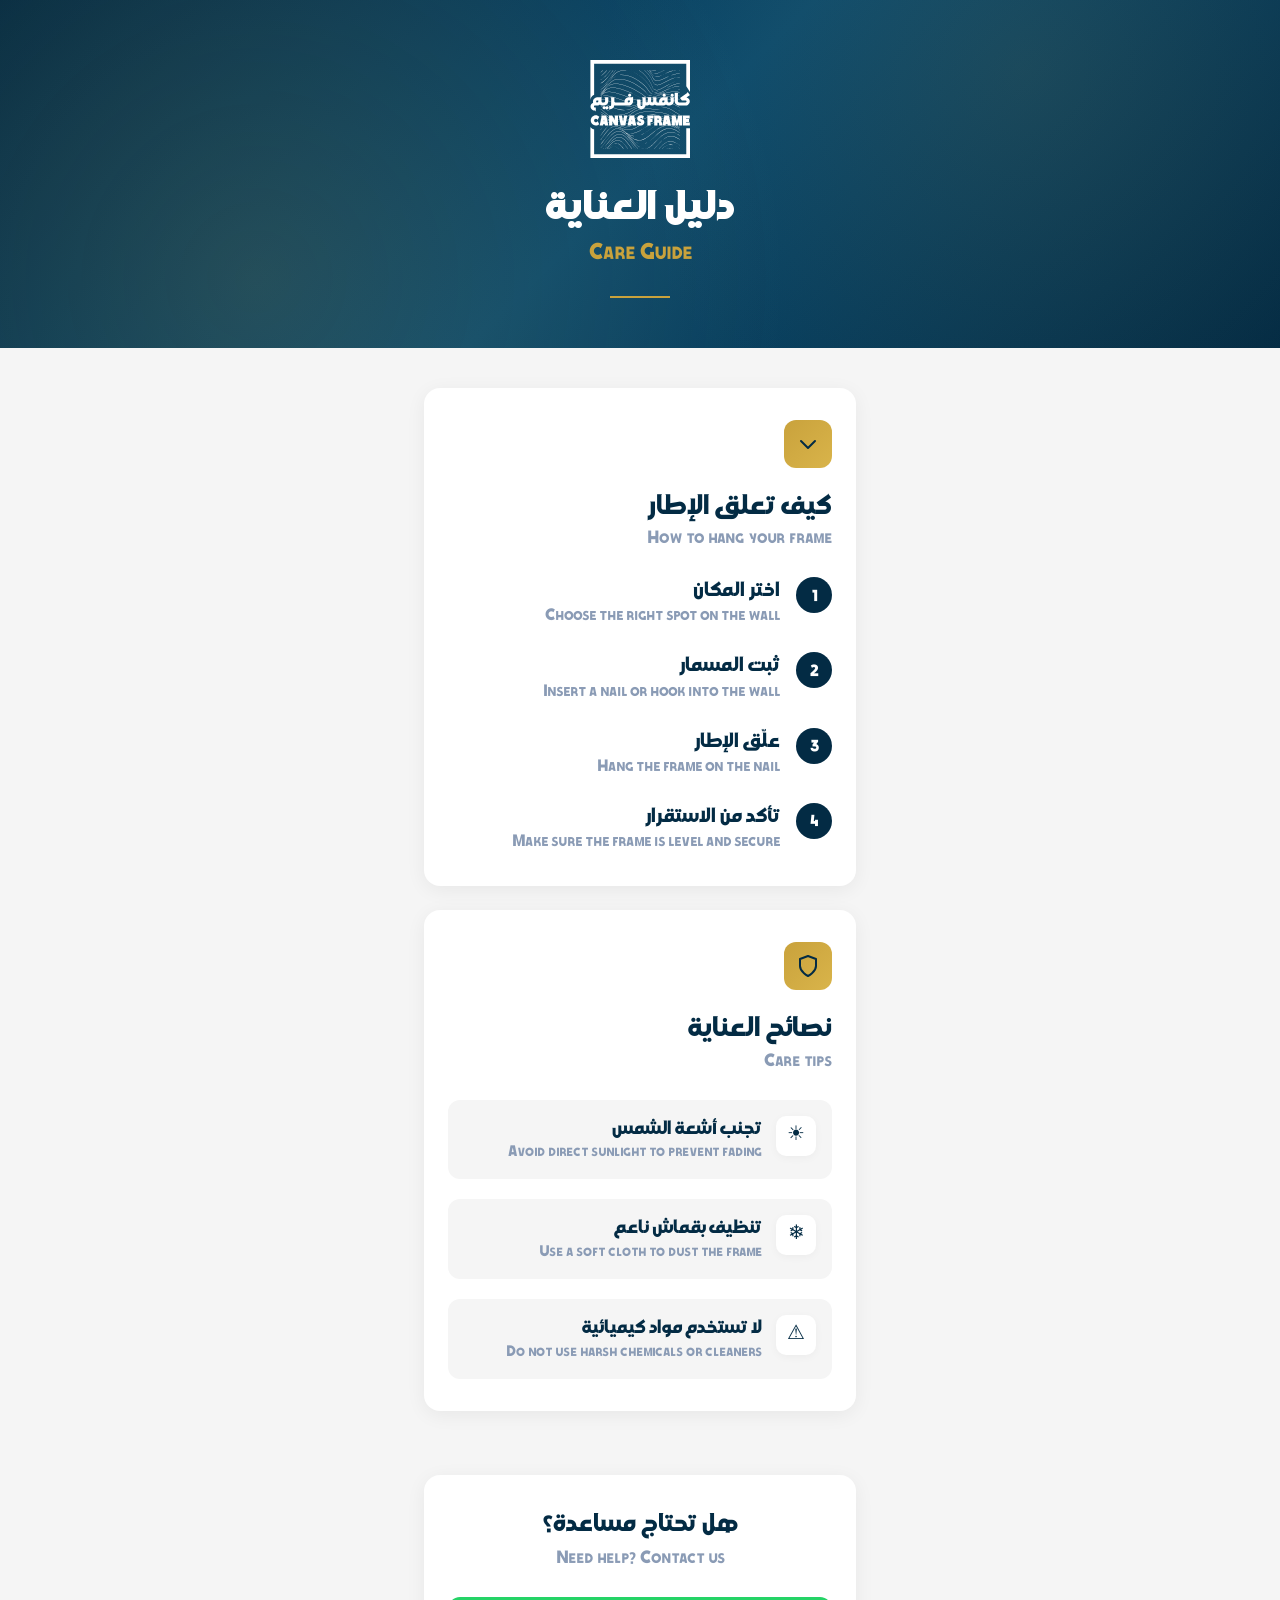
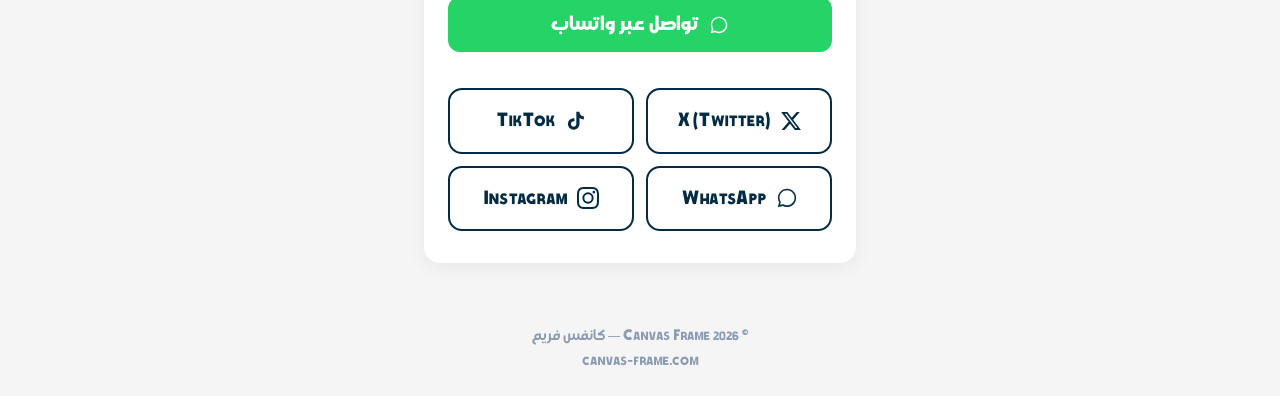
==== care.html @ 95f2c787 "Care page: change hero title from Gift Card to Care Guide" ====
<!DOCTYPE html>
<html lang="ar" dir="rtl">
<head>
<meta charset="UTF-8">
<meta name="viewport" content="width=device-width, initial-scale=1.0">
<title>كانفس فريم — دليل العناية | Canvas Frame — Care Guide</title>

<!-- Open Graph -->
<meta property="og:type" content="website">
<meta property="og:title" content="كانفس فريم — دليل العناية | Canvas Frame — Care Guide">
<meta property="og:description" content="دليل العناية بإطار كانفس فريم | How to care for your Canvas Frame">
<meta property="og:image" content="https://aboodsu-source.github.io/canvas-frame/logo.svg">
<meta property="og:url" content="https://aboodsu-source.github.io/canvas-frame/care.html">
<meta property="og:site_name" content="Canvas Frame">
<meta property="og:locale" content="ar_SA">
<meta property="og:locale:alternate" content="en_US">

<!-- Twitter Card -->
<meta name="twitter:card" content="summary_large_image">
<meta name="twitter:site" content="@canvasframe_sa">
<meta name="twitter:title" content="كانفس فريم — دليل العناية | Canvas Frame — Care Guide">
<meta name="twitter:description" content="دليل العناية بإطار كانفس فريم | How to care for your Canvas Frame">
<meta name="twitter:image" content="https://aboodsu-source.github.io/canvas-frame/logo.svg">

<!-- TikTok -->
<meta name="tiktok:card" content="summary_large_image">
<meta name="tiktok:title" content="كانفس فريم — دليل العناية | Canvas Frame — Care Guide">
<meta name="tiktok:description" content="دليل العناية بإطار كانفس فريم | How to care for your Canvas Frame">
<meta name="tiktok:image" content="https://aboodsu-source.github.io/canvas-frame/logo.svg">
<meta name="tiktok:site" content="@canvasframe_sa">

<!-- General -->
<meta name="description" content="دليل العناية بإطار كانفس فريم | How to care for your Canvas Frame">
<meta name="theme-color" content="#032b44">
<style>
  @font-face {
    font-family: 'DG Tebian';
    src: url('fonts/DGTebian-Black.ttf') format('truetype');
    font-weight: 900;
    font-style: normal;
    font-display: swap;
  }
  @font-face {
    font-family: 'DG Tebian';
    src: url('fonts/DGTebian-Bold.ttf') format('truetype');
    font-weight: 700;
    font-style: normal;
    font-display: swap;
  }
  @font-face {
    font-family: 'DG Tebian';
    src: url('fonts/DGTebian-Regular.ttf') format('truetype');
    font-weight: 400;
    font-style: normal;
    font-display: swap;
  }

  :root {
    --navy: #032b44;
    --gold: #c9a23c;
    --white: #ffffff;
    --muted: #8a9bb5;
    --bg: #f5f5f5;
  }

  * { box-sizing: border-box; margin: 0; padding: 0; }

  body {
    background: var(--bg);
    font-family: 'DG Tebian', 'Segoe UI', Tahoma, sans-serif;
    -webkit-font-smoothing: antialiased;
    color: var(--navy);
    line-height: 1.7;
    min-height: 100svh;
    display: flex;
    flex-direction: column;
    align-items: center;
  }

  .hero {
    width: 100%;
    background: linear-gradient(135deg, var(--navy) 0%, #0a4a6e 50%, var(--navy) 100%);
    padding: 60px 24px 50px;
    text-align: center;
    position: relative;
    overflow: hidden;
  }

  .hero::before {
    content: '';
    position: absolute;
    top: 0; left: 0; right: 0; bottom: 0;
    background: 
      radial-gradient(circle at 20% 80%, rgba(201,162,60,0.15) 0%, transparent 50%),
      radial-gradient(circle at 80% 20%, rgba(201,162,60,0.1) 0%, transparent 40%);
    pointer-events: none;
  }

  .hero-content {
    position: relative;
    z-index: 1;
  }

  .logo {
    width: 100px;
    height: auto;
    margin-bottom: 24px;
    filter: brightness(0) invert(1);
  }

  .hero-title {
    font-size: 32px;
    font-weight: 900;
    color: var(--white);
    margin-bottom: 8px;
    line-height: 1.3;
  }

  .hero-subtitle {
    font-size: 18px;
    color: var(--gold);
    font-weight: 400;
    margin-bottom: 24px;
  }

  .hero-divider {
    width: 60px;
    height: 2px;
    background: var(--gold);
    margin: 0 auto;
  }

  .content {
    width: 100%;
    max-width: 480px;
    padding: 40px 24px;
  }

  .section {
    background: var(--white);
    border-radius: 16px;
    padding: 32px 24px;
    margin-bottom: 24px;
    box-shadow: 0 4px 20px rgba(0,0,0,0.06);
  }

  .section-icon {
    width: 48px;
    height: 48px;
    background: linear-gradient(135deg, var(--gold), #d9b44a);
    border-radius: 12px;
    display: flex;
    align-items: center;
    justify-content: center;
    margin-bottom: 20px;
  }

  .section-icon svg {
    width: 24px;
    height: 24px;
    fill: var(--white);
  }

  .section-title {
    font-size: 22px;
    font-weight: 700;
    margin-bottom: 4px;
    color: var(--navy);
  }

  .section-subtitle {
    font-size: 14px;
    color: var(--muted);
    margin-bottom: 24px;
    font-weight: 400;
  }

  .step {
    display: flex;
    gap: 16px;
    margin-bottom: 24px;
    align-items: flex-start;
  }

  .step:last-child { margin-bottom: 0; }

  .step-num {
    width: 36px;
    height: 36px;
    background: var(--navy);
    color: var(--white);
    border-radius: 50%;
    display: flex;
    align-items: center;
    justify-content: center;
    font-size: 16px;
    font-weight: 700;
    flex-shrink: 0;
  }

  .step-content { flex: 1; }

  .step-title {
    font-size: 16px;
    font-weight: 600;
    margin-bottom: 2px;
    color: var(--navy);
  }

  .step-desc {
    font-size: 13px;
    color: var(--muted);
  }

  .tip {
    display: flex;
    gap: 14px;
    margin-bottom: 20px;
    align-items: flex-start;
    padding: 16px;
    background: var(--bg);
    border-radius: 12px;
  }

  .tip:last-child { margin-bottom: 0; }

  .tip-icon {
    width: 40px;
    height: 40px;
    background: var(--white);
    border-radius: 10px;
    display: flex;
    align-items: center;
    justify-content: center;
    font-size: 20px;
    flex-shrink: 0;
    box-shadow: 0 2px 8px rgba(0,0,0,0.04);
  }

  .tip-title {
    font-size: 15px;
    font-weight: 600;
    margin-bottom: 2px;
    color: var(--navy);
  }

  .tip-desc {
    font-size: 12px;
    color: var(--muted);
  }

  .cta {
    width: 100%;
    max-width: 480px;
    padding: 0 24px 40px;
  }

  .cta-card {
    background: var(--white);
    border-radius: 16px;
    padding: 32px 24px;
    text-align: center;
    box-shadow: 0 4px 20px rgba(0,0,0,0.06);
  }

  .cta-title {
    font-size: 20px;
    font-weight: 700;
    margin-bottom: 8px;
    color: var(--navy);
  }

  .cta-subtitle {
    font-size: 14px;
    color: var(--muted);
    margin-bottom: 24px;
  }

  .btn {
    display: inline-flex;
    align-items: center;
    justify-content: center;
    gap: 10px;
    padding: 14px 32px;
    background: #25d366;
    color: var(--white);
    text-decoration: none;
    border-radius: 12px;
    font-size: 16px;
    font-weight: 700;
    transition: all 0.2s;
    width: 100%;
    margin-bottom: 12px;
  }

  .btn:hover {
    background: #1da851;
    transform: translateY(-1px);
  }

  .btn svg {
    width: 20px;
    height: 20px;
  }

  /* ─── Social Grid — Identical Kerb-Edge Boxes ─── */
  .social-grid {
    display: grid;
    grid-template-columns: 1fr 1fr;
    gap: 12px;
    margin-top: 24px;
  }

  .social-btn {
    display: flex;
    align-items: center;
    justify-content: center;
    gap: 10px;
    padding: 18px 14px;
    background: var(--white);
    color: var(--navy);
    text-decoration: none;
    border-radius: 14px;
    font-size: 15px;
    font-weight: 700;
    transition: all 0.2s;
    border: 2px solid var(--navy);
  }

  .social-btn:hover {
    background: var(--navy);
    color: var(--white);
  }

  .social-btn svg {
    width: 22px;
    height: 22px;
    fill: var(--navy);
    flex-shrink: 0;
  }

  .social-btn:hover svg {
    fill: var(--white);
  }

  .footer {
    width: 100%;
    text-align: center;
    padding: 24px;
    color: var(--muted);
    font-size: 12px;
  }

  .footer a {
    color: var(--muted);
    text-decoration: none;
  }

  @media print {
    body { background: none; }
    .hero { background: var(--navy); -webkit-print-color-adjust: exact; print-color-adjust: exact; }
    .section, .cta-card { box-shadow: none; border: 1px solid #eee; }
  }
</style>
</head>
<body>

<div class="hero">
  <div class="hero-content">
    <img src="logo.svg" class="logo" alt="CANVAS FRAME">
    <h1 class="hero-title">دليل العناية</h1>
    <p class="hero-subtitle">Care Guide</p>
    <div class="hero-divider"></div>
  </div>
</div>

<div class="content">

  <div class="section">
    <div class="section-icon">
      <svg viewBox="0 0 24 24"><path d="M19 9l-7 7-7-7" fill="none" stroke="currentColor" stroke-width="2" stroke-linecap="round" stroke-linejoin="round"/></svg>
    </div>
    <h2 class="section-title">كيف تعلق الإطار</h2>
    <p class="section-subtitle">How to hang your frame</p>

    <div class="step">
      <div class="step-num">1</div>
      <div class="step-content">
        <p class="step-title">اختر المكان</p>
        <p class="step-desc">Choose the right spot on the wall</p>
      </div>
    </div>

    <div class="step">
      <div class="step-num">2</div>
      <div class="step-content">
        <p class="step-title">ثبت المسمار</p>
        <p class="step-desc">Insert a nail or hook into the wall</p>
      </div>
    </div>

    <div class="step">
      <div class="step-num">3</div>
      <div class="step-content">
        <p class="step-title">علّق الإطار</p>
        <p class="step-desc">Hang the frame on the nail</p>
      </div>
    </div>

    <div class="step">
      <div class="step-num">4</div>
      <div class="step-content">
        <p class="step-title">تأكد من الاستقرار</p>
        <p class="step-desc">Make sure the frame is level and secure</p>
      </div>
    </div>
  </div>

  <div class="section">
    <div class="section-icon">
      <svg viewBox="0 0 24 24"><path d="M12 22s8-4 8-10V5l-8-3-8 3v7c0 6 8 10 8 10z" fill="none" stroke="currentColor" stroke-width="2" stroke-linecap="round" stroke-linejoin="round"/></svg>
    </div>
    <h2 class="section-title">نصائح العناية</h2>
    <p class="section-subtitle">Care tips</p>

    <div class="tip">
      <div class="tip-icon">&#9728;</div>
      <div>
        <p class="tip-title">تجنب أشعة الشمس</p>
        <p class="tip-desc">Avoid direct sunlight to prevent fading</p>
      </div>
    </div>

    <div class="tip">
      <div class="tip-icon">&#10052;</div>
      <div>
        <p class="tip-title">تنظيف بقماش ناعم</p>
        <p class="tip-desc">Use a soft cloth to dust the frame</p>
      </div>
    </div>

    <div class="tip">
      <div class="tip-icon">&#9888;</div>
      <div>
        <p class="tip-title">لا تستخدم مواد كيميائية</p>
        <p class="tip-desc">Do not use harsh chemicals or cleaners</p>
      </div>
    </div>
  </div>

</div>

<div class="cta">
  <div class="cta-card">
    <h2 class="cta-title">هل تحتاج مساعدة؟</h2>
    <p class="cta-subtitle">Need help? Contact us</p>

    <a href="https://wa.me/966536234521" class="btn" target="_blank">
      <svg viewBox="0 0 24 24" fill="currentColor"><path d="M12.04 2C6.58 2 2.13 6.45 2.13 11.91c0 1.75.46 3.39 1.26 4.81L2 22l5.42-1.35a9.89 9.89 0 0 0 4.62 1.14h.01c5.46 0 9.91-4.45 9.91-9.91C21.96 6.45 17.5 2 12.04 2Zm0 18.02h-.01a8.2 8.2 0 0 1-4.19-1.15l-.3-.18-3.12.78.83-3.04-.2-.31a8.19 8.19 0 0 1-1.26-4.4c0-4.53 3.69-8.22 8.24-8.22 2.2 0 4.27.86 5.83 2.42a8.17 8.17 0 0 1 2.41 5.82c0 4.53-3.69 8.22-8.23 8.22Z"/></svg>
      تواصل عبر واتساب
    </a>

    <div class="social-grid">
      <a class="social-btn" href="https://x.com/canvasframe_sa" target="_blank">
        <svg viewBox="0 0 24 24"><path d="M18.244 2.25h3.308l-7.227 8.26 8.502 11.24H16.17l-5.214-6.817L4.99 21.75H1.68l7.73-8.835L1.254 2.25H8.08l4.713 6.231zm-1.161 17.52h1.833L7.084 4.126H5.117z"/></svg>
        X (Twitter)
      </a>
      <a class="social-btn" href="https://www.tiktok.com/@canvasframe_sa" target="_blank">
        <svg viewBox="0 0 24 24"><path d="M19.59 6.69a4.83 4.83 0 01-3.77-4.25V2h-3.45v13.67a2.89 2.89 0 01-2.88 2.5 2.89 2.89 0 01-2.89-2.89 2.89 2.89 0 012.89-2.89c.28 0 .54.04.79.1v-3.5a6.37 6.37 0 00-.79-.05A6.34 6.34 0 003.15 15.2a6.34 6.34 0 006.34 6.34 6.34 6.34 0 006.34-6.34V8.75a8.18 8.18 0 004.76 1.52V6.8a4.84 4.84 0 01-1-.11z"/></svg>
        TikTok
      </a>
      <a class="social-btn" href="https://wa.me/966536234521" target="_blank">
        <svg viewBox="0 0 24 24"><path d="M12.04 2C6.58 2 2.13 6.45 2.13 11.91c0 1.75.46 3.39 1.26 4.81L2 22l5.42-1.35a9.89 9.89 0 0 0 4.62 1.14h.01c5.46 0 9.91-4.45 9.91-9.91C21.96 6.45 17.5 2 12.04 2Zm0 18.02h-.01a8.2 8.2 0 0 1-4.19-1.15l-.3-.18-3.12.78.83-3.04-.2-.31a8.19 8.19 0 0 1-1.26-4.4c0-4.53 3.69-8.22 8.24-8.22 2.2 0 4.27.86 5.83 2.42a8.17 8.17 0 0 1 2.41 5.82c0 4.53-3.69 8.22-8.23 8.22Z"/></svg>
        WhatsApp
      </a>
      <a class="social-btn" href="https://instagram.com/canvasframe.sa" target="_blank">
        <svg viewBox="0 0 24 24"><path d="M12 2.163c3.204 0 3.584.012 4.85.07 3.252.148 4.771 1.691 4.919 4.919.058 1.265.069 1.645.069 4.849 0 3.205-.012 3.584-.069 4.849-.149 3.225-1.664 4.771-4.919 4.919-1.266.058-1.644.07-4.85.07-3.204 0-3.584-.012-4.849-.07-3.26-.149-4.771-1.699-4.919-4.92-.058-1.265-.07-1.644-.07-4.849 0-3.204.013-3.583.07-4.849.149-3.227 1.664-4.771 4.919-4.919 1.266-.057 1.645-.069 4.849-.069zM12 0C8.741 0 8.333.014 7.053.072 2.695.272.273 2.69.073 7.052.014 8.333 0 8.741 0 12c0 3.259.014 3.668.072 4.948.2 4.358 2.618 6.78 6.98 6.98C8.333 23.986 8.741 24 12 24c3.259 0 3.668-.014 4.948-.072 4.354-.2 6.782-2.618 6.979-6.98.059-1.28.073-1.689.073-4.948 0-3.259-.014-3.667-.072-4.947-.196-4.354-2.617-6.78-6.979-6.98C15.668.014 15.259 0 12 0zm0 5.838a6.162 6.162 0 100 12.324 6.162 6.162 0 000-12.324zM12 16a4 4 0 110-8 4 4 0 010 8zm6.406-11.845a1.44 1.44 0 100 2.881 1.44 1.44 0 000-2.881z"/></svg>
        Instagram
      </a>
    </div>

  </div>
</div>

<div class="footer">
  <p>© 2026 Canvas Frame — كانفس فريم</p>
  <p style="margin-top:4px;"><a href="https://canvas-frame.com">canvas-frame.com</a></p>
</div>

</body>
</html>
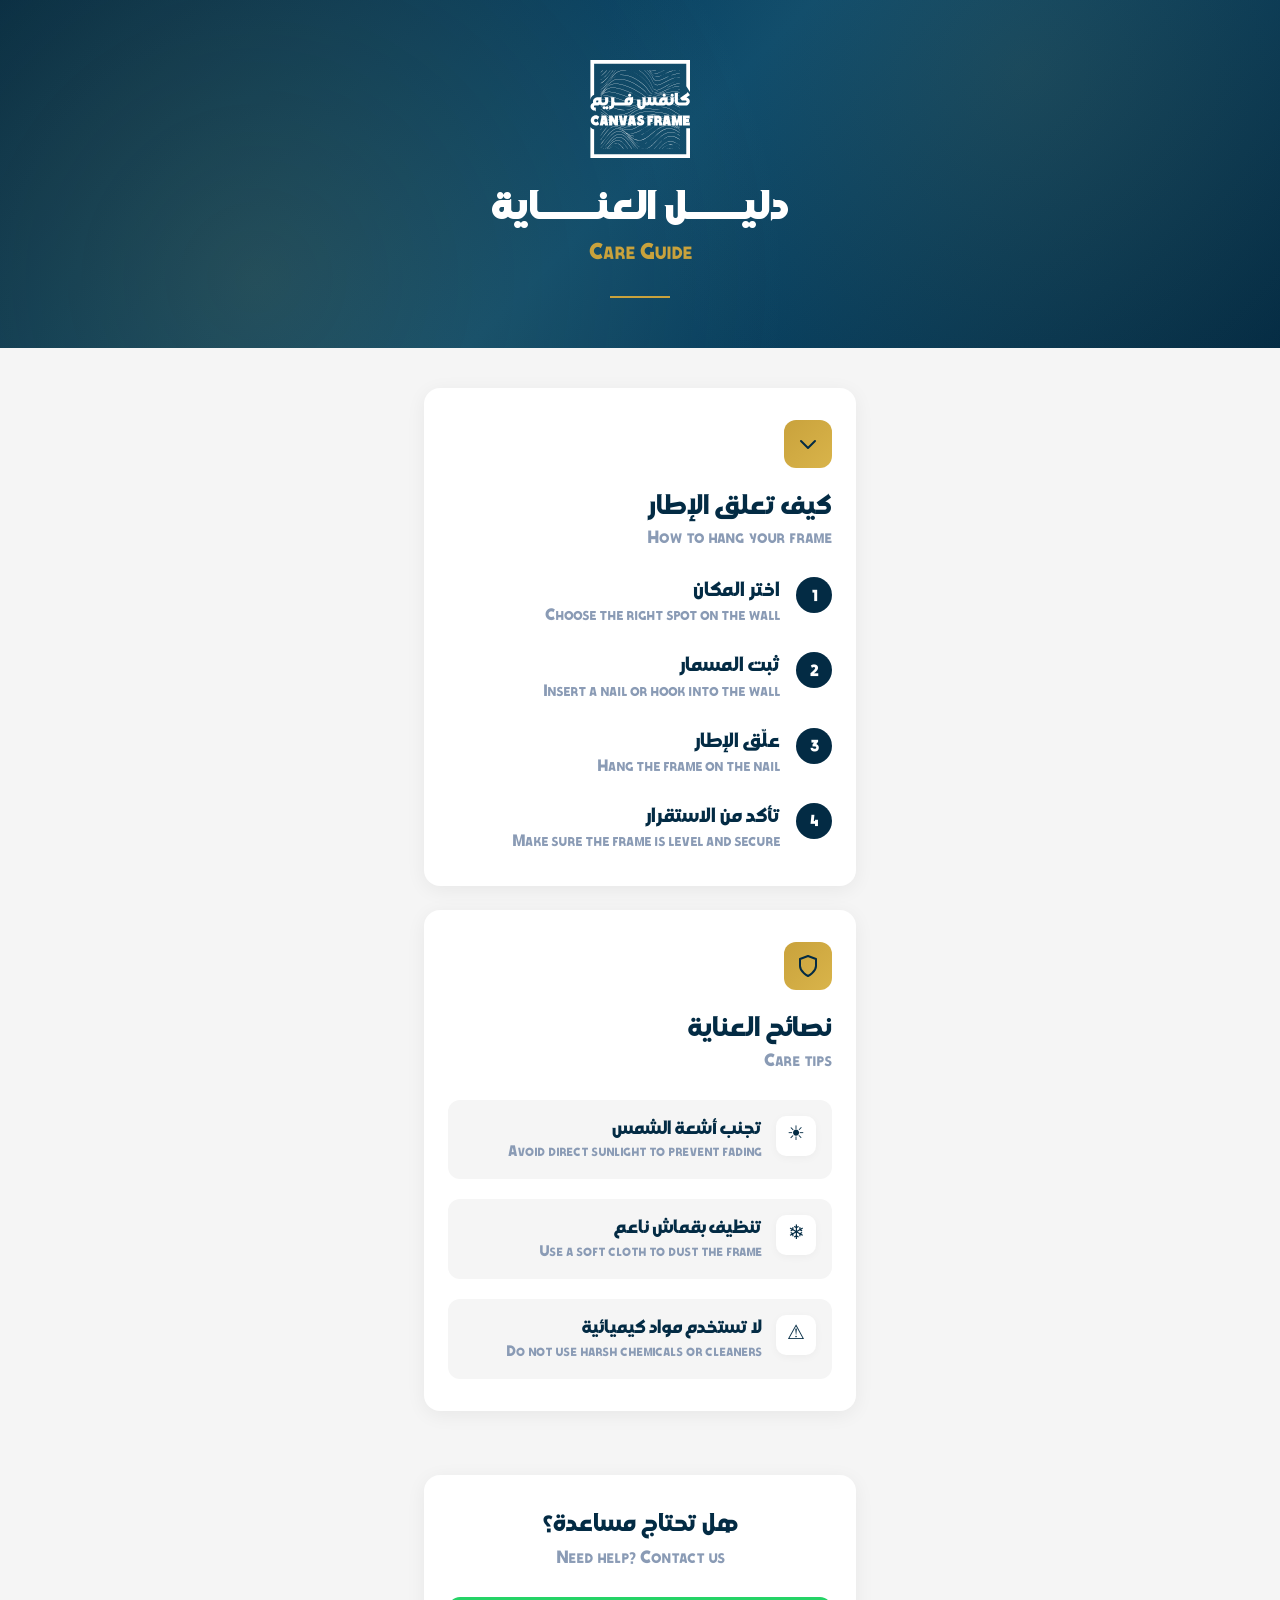
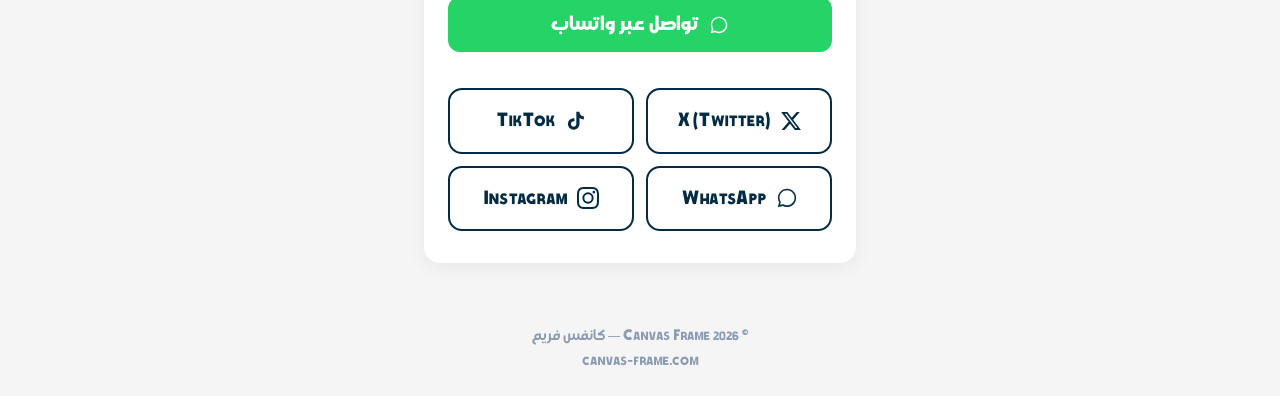
==== commit 09b3e365: "Care page: use stylized Arabic title" ====
--- a/care.html
+++ b/care.html
@@ -368,7 +368,7 @@
 <div class="hero">
   <div class="hero-content">
     <img src="logo.svg" class="logo" alt="CANVAS FRAME">
-    <h1 class="hero-title">دليل العناية</h1>
+    <h1 class="hero-title">دليـــل العنـــاية</h1>
     <p class="hero-subtitle">Care Guide</p>
     <div class="hero-divider"></div>
   </div>
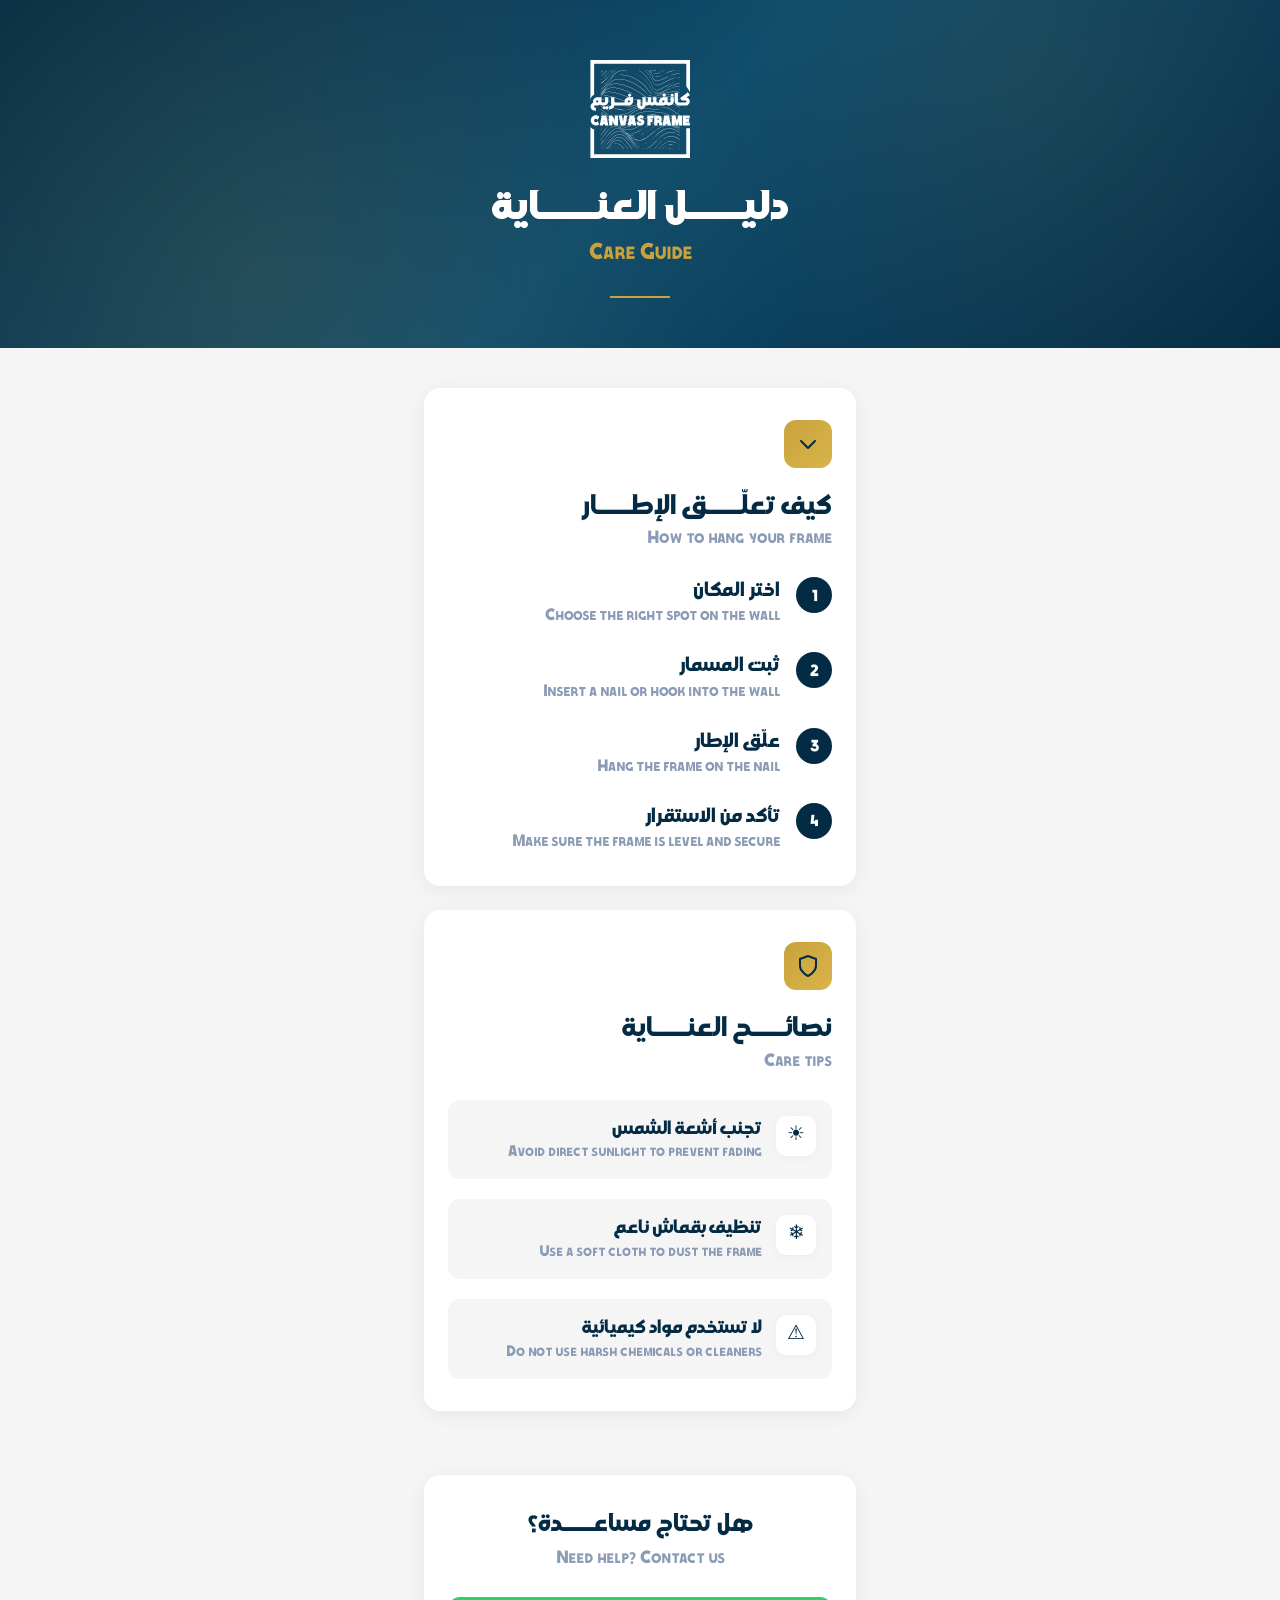
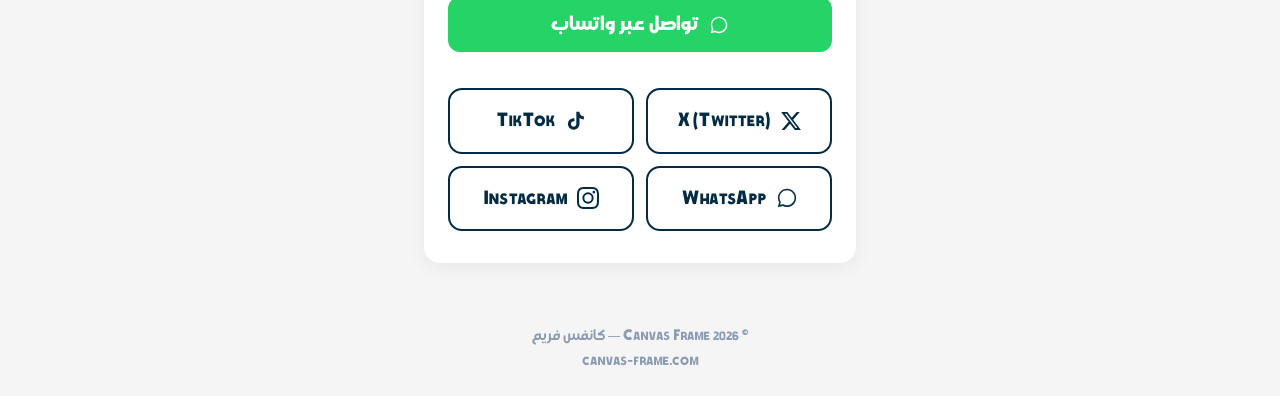
==== commit 785a62a0: "Apply kashida elongation to all Arabic titles across both pages" ====
--- a/care.html
+++ b/care.html
@@ -380,7 +380,7 @@
     <div class="section-icon">
       <svg viewBox="0 0 24 24"><path d="M19 9l-7 7-7-7" fill="none" stroke="currentColor" stroke-width="2" stroke-linecap="round" stroke-linejoin="round"/></svg>
     </div>
-    <h2 class="section-title">كيف تعلق الإطار</h2>
+    <h2 class="section-title">كيف تعلّـــق الإطـــار</h2>
     <p class="section-subtitle">How to hang your frame</p>
 
     <div class="step">
@@ -420,7 +420,7 @@
     <div class="section-icon">
       <svg viewBox="0 0 24 24"><path d="M12 22s8-4 8-10V5l-8-3-8 3v7c0 6 8 10 8 10z" fill="none" stroke="currentColor" stroke-width="2" stroke-linecap="round" stroke-linejoin="round"/></svg>
     </div>
-    <h2 class="section-title">نصائح العناية</h2>
+    <h2 class="section-title">نصائـــح العنـــاية</h2>
     <p class="section-subtitle">Care tips</p>
 
     <div class="tip">
@@ -452,7 +452,7 @@
 
 <div class="cta">
   <div class="cta-card">
-    <h2 class="cta-title">هل تحتاج مساعدة؟</h2>
+    <h2 class="cta-title">هل تحتاج مساعـــدة؟</h2>
     <p class="cta-subtitle">Need help? Contact us</p>
 
     <a href="https://wa.me/966536234521" class="btn" target="_blank">
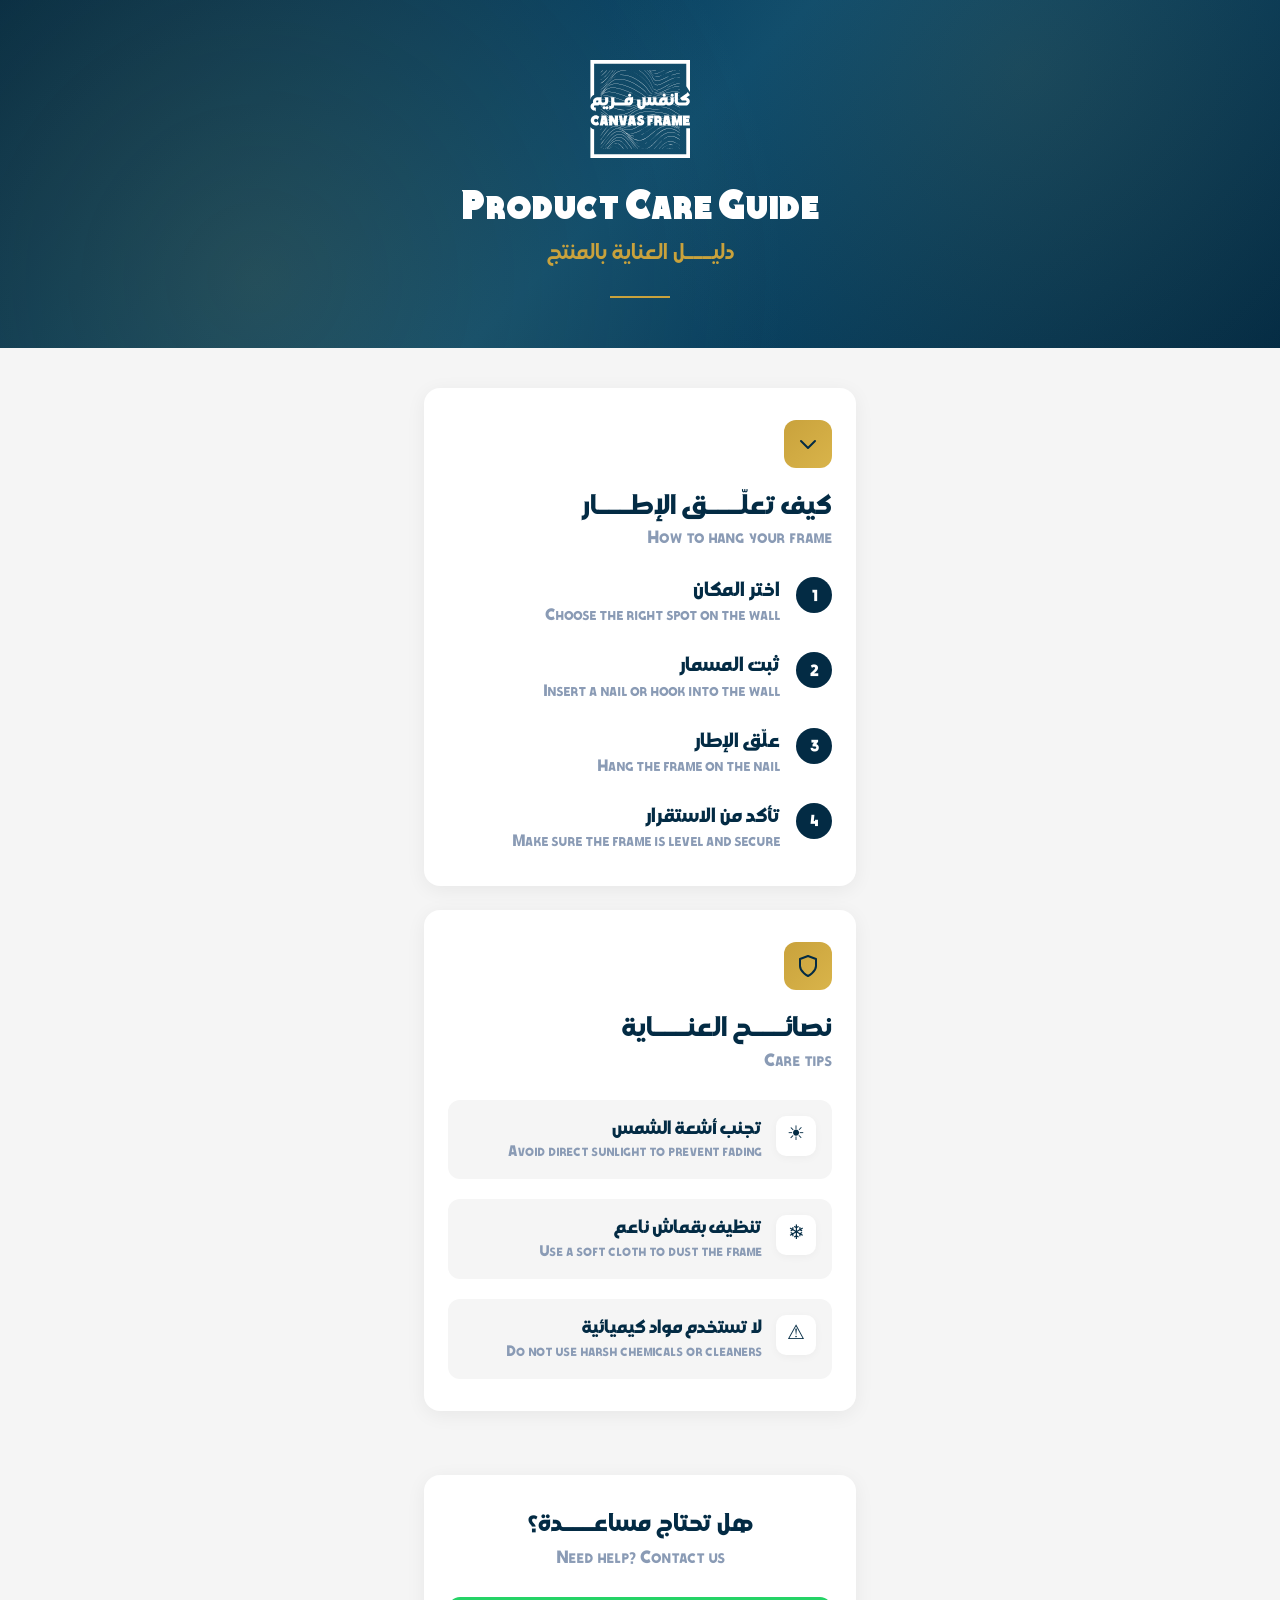
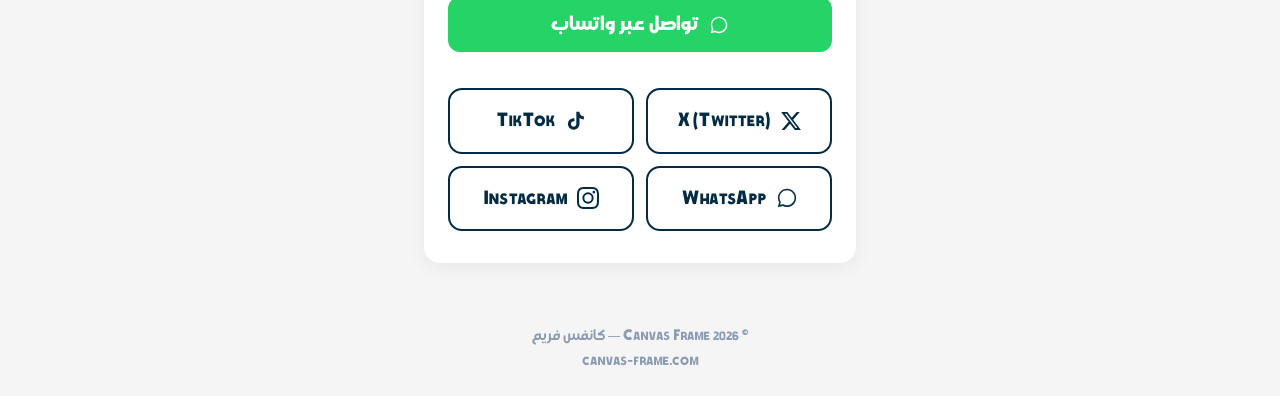
==== commit 62a97320: "Care page: English title, Arabic subtitle" ====
--- a/care.html
+++ b/care.html
@@ -368,8 +368,8 @@
 <div class="hero">
   <div class="hero-content">
     <img src="logo.svg" class="logo" alt="CANVAS FRAME">
-    <h1 class="hero-title">دليـــل العنـــاية</h1>
-    <p class="hero-subtitle">Care Guide</p>
+    <h1 class="hero-title">Product Care Guide</h1>
+    <p class="hero-subtitle">دليـــل العناية بالمنتج</p>
     <div class="hero-divider"></div>
   </div>
 </div>
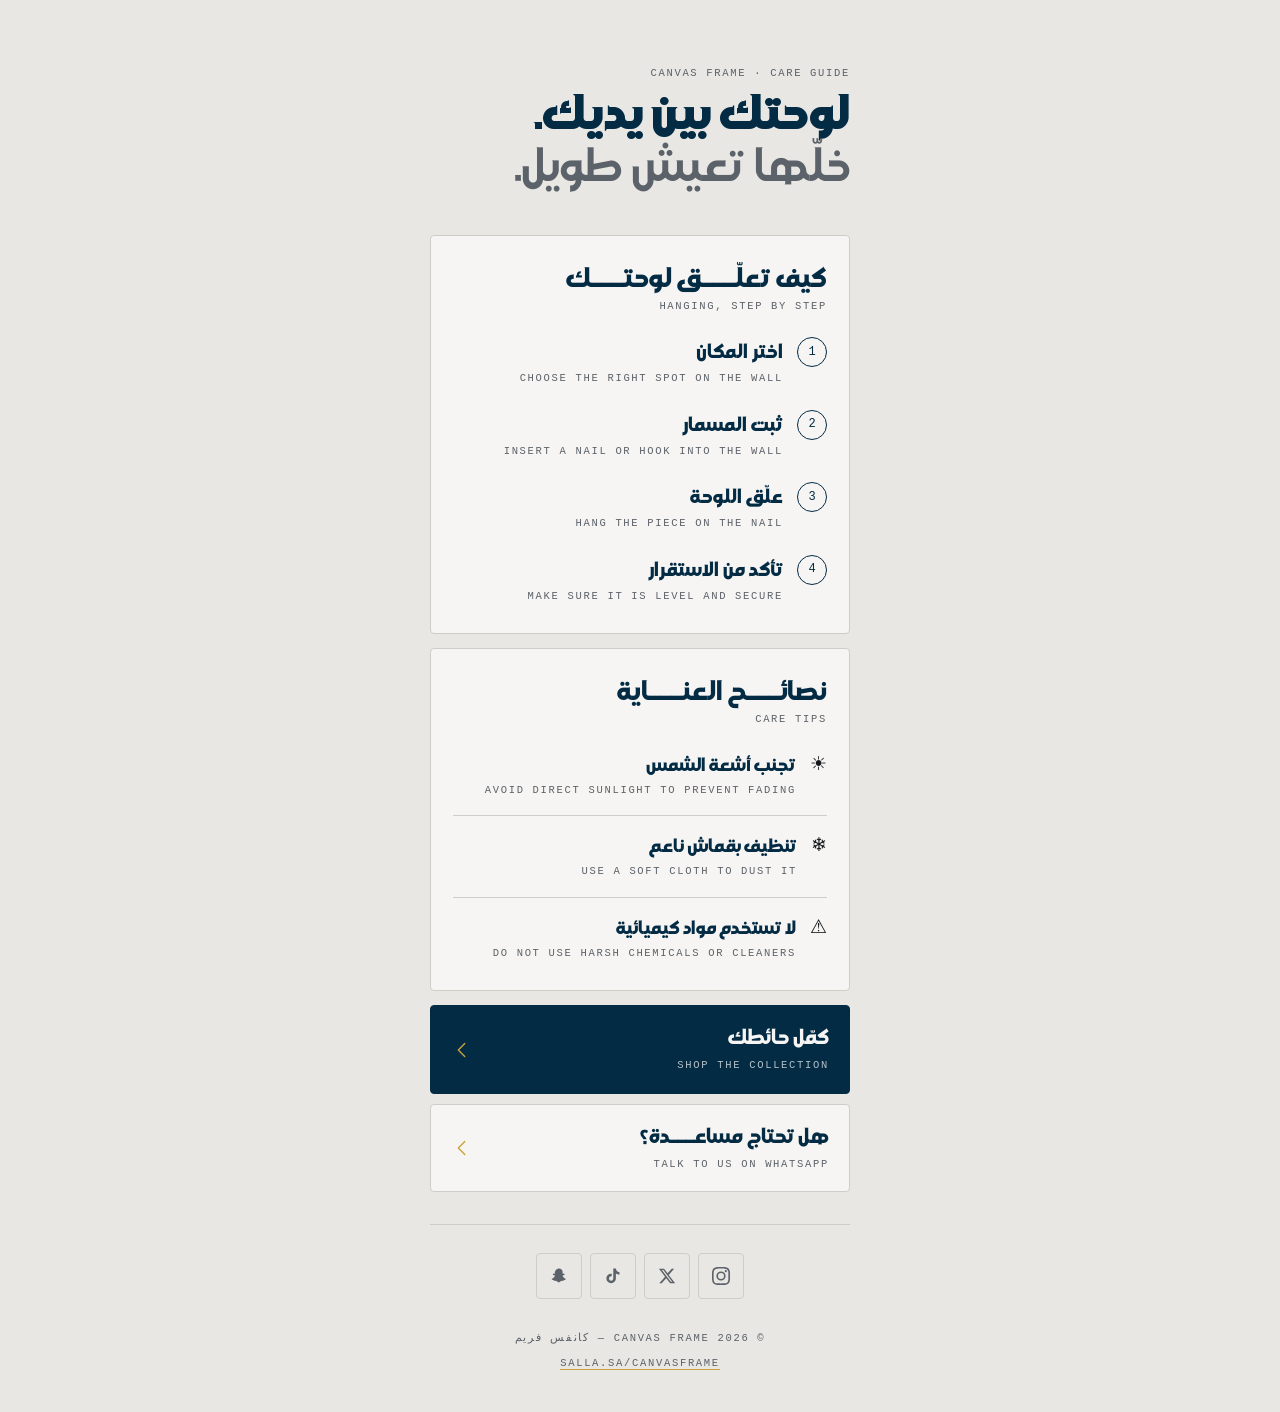
==== commit ef4a8f1c: "Put all three pages on one shared design system Extracts the frame.html system into brand.css and li" ====
--- a/care.html
+++ b/care.html
@@ -2,489 +2,154 @@
 <html lang="ar" dir="rtl">
 <head>
 <meta charset="UTF-8">
-<meta name="viewport" content="width=device-width, initial-scale=1.0">
+<meta name="viewport" content="width=device-width, initial-scale=1.0, viewport-fit=cover">
 <title>كانفس فريم — دليل العناية | Canvas Frame — Care Guide</title>
 
-<!-- Open Graph -->
+<meta name="description" content="كيف تعلّق لوحتك وتعتني فيها | How to hang and care for your Canvas Frame piece">
+<meta name="theme-color" content="#032b44">
+
 <meta property="og:type" content="website">
 <meta property="og:title" content="كانفس فريم — دليل العناية | Canvas Frame — Care Guide">
-<meta property="og:description" content="دليل العناية بإطار كانفس فريم | How to care for your Canvas Frame">
+<meta property="og:description" content="كيف تعلّق لوحتك وتعتني فيها | How to hang and care for your Canvas Frame piece">
 <meta property="og:image" content="https://aboodsu-source.github.io/canvas-frame/logo.svg">
 <meta property="og:url" content="https://aboodsu-source.github.io/canvas-frame/care.html">
 <meta property="og:site_name" content="Canvas Frame">
 <meta property="og:locale" content="ar_SA">
 <meta property="og:locale:alternate" content="en_US">
 
-<!-- Twitter Card -->
 <meta name="twitter:card" content="summary_large_image">
 <meta name="twitter:site" content="@canvasframe_sa">
 <meta name="twitter:title" content="كانفس فريم — دليل العناية | Canvas Frame — Care Guide">
-<meta name="twitter:description" content="دليل العناية بإطار كانفس فريم | How to care for your Canvas Frame">
+<meta name="twitter:description" content="كيف تعلّق لوحتك وتعتني فيها | How to hang and care for your Canvas Frame piece">
 <meta name="twitter:image" content="https://aboodsu-source.github.io/canvas-frame/logo.svg">
 
-<!-- TikTok -->
-<meta name="tiktok:card" content="summary_large_image">
-<meta name="tiktok:title" content="كانفس فريم — دليل العناية | Canvas Frame — Care Guide">
-<meta name="tiktok:description" content="دليل العناية بإطار كانفس فريم | How to care for your Canvas Frame">
-<meta name="tiktok:image" content="https://aboodsu-source.github.io/canvas-frame/logo.svg">
-<meta name="tiktok:site" content="@canvasframe_sa">
-
-<!-- General -->
-<meta name="description" content="دليل العناية بإطار كانفس فريم | How to care for your Canvas Frame">
-<meta name="theme-color" content="#032b44">
-<style>
-  @font-face {
-    font-family: 'DG Tebian';
-    src: url('fonts/DGTebian-Black.ttf') format('truetype');
-    font-weight: 900;
-    font-style: normal;
-    font-display: swap;
-  }
-  @font-face {
-    font-family: 'DG Tebian';
-    src: url('fonts/DGTebian-Bold.ttf') format('truetype');
-    font-weight: 700;
-    font-style: normal;
-    font-display: swap;
-  }
-  @font-face {
-    font-family: 'DG Tebian';
-    src: url('fonts/DGTebian-Regular.ttf') format('truetype');
-    font-weight: 400;
-    font-style: normal;
-    font-display: swap;
-  }
-
-  :root {
-    --navy: #032b44;
-    --gold: #c9a23c;
-    --white: #ffffff;
-    --muted: #8a9bb5;
-    --bg: #f5f5f5;
-  }
-
-  * { box-sizing: border-box; margin: 0; padding: 0; }
-
-  body {
-    background: var(--bg);
-    font-family: 'DG Tebian', 'Segoe UI', Tahoma, sans-serif;
-    -webkit-font-smoothing: antialiased;
-    color: var(--navy);
-    line-height: 1.7;
-    min-height: 100svh;
-    display: flex;
-    flex-direction: column;
-    align-items: center;
-  }
-
-  .hero {
-    width: 100%;
-    background: linear-gradient(135deg, var(--navy) 0%, #0a4a6e 50%, var(--navy) 100%);
-    padding: 60px 24px 50px;
-    text-align: center;
-    position: relative;
-    overflow: hidden;
-  }
-
-  .hero::before {
-    content: '';
-    position: absolute;
-    top: 0; left: 0; right: 0; bottom: 0;
-    background: 
-      radial-gradient(circle at 20% 80%, rgba(201,162,60,0.15) 0%, transparent 50%),
-      radial-gradient(circle at 80% 20%, rgba(201,162,60,0.1) 0%, transparent 40%);
-    pointer-events: none;
-  }
-
-  .hero-content {
-    position: relative;
-    z-index: 1;
-  }
-
-  .logo {
-    width: 100px;
-    height: auto;
-    margin-bottom: 24px;
-    filter: brightness(0) invert(1);
-  }
-
-  .hero-title {
-    font-size: 32px;
-    font-weight: 900;
-    color: var(--white);
-    margin-bottom: 8px;
-    line-height: 1.3;
-  }
-
-  .hero-subtitle {
-    font-size: 18px;
-    color: var(--gold);
-    font-weight: 400;
-    margin-bottom: 24px;
-  }
-
-  .hero-divider {
-    width: 60px;
-    height: 2px;
-    background: var(--gold);
-    margin: 0 auto;
-  }
-
-  .content {
-    width: 100%;
-    max-width: 480px;
-    padding: 40px 24px;
-  }
-
-  .section {
-    background: var(--white);
-    border-radius: 16px;
-    padding: 32px 24px;
-    margin-bottom: 24px;
-    box-shadow: 0 4px 20px rgba(0,0,0,0.06);
-  }
-
-  .section-icon {
-    width: 48px;
-    height: 48px;
-    background: linear-gradient(135deg, var(--gold), #d9b44a);
-    border-radius: 12px;
-    display: flex;
-    align-items: center;
-    justify-content: center;
-    margin-bottom: 20px;
-  }
-
-  .section-icon svg {
-    width: 24px;
-    height: 24px;
-    fill: var(--white);
-  }
-
-  .section-title {
-    font-size: 22px;
-    font-weight: 700;
-    margin-bottom: 4px;
-    color: var(--navy);
-  }
-
-  .section-subtitle {
-    font-size: 14px;
-    color: var(--muted);
-    margin-bottom: 24px;
-    font-weight: 400;
-  }
-
-  .step {
-    display: flex;
-    gap: 16px;
-    margin-bottom: 24px;
-    align-items: flex-start;
-  }
-
-  .step:last-child { margin-bottom: 0; }
-
-  .step-num {
-    width: 36px;
-    height: 36px;
-    background: var(--navy);
-    color: var(--white);
-    border-radius: 50%;
-    display: flex;
-    align-items: center;
-    justify-content: center;
-    font-size: 16px;
-    font-weight: 700;
-    flex-shrink: 0;
-  }
-
-  .step-content { flex: 1; }
-
-  .step-title {
-    font-size: 16px;
-    font-weight: 600;
-    margin-bottom: 2px;
-    color: var(--navy);
-  }
-
-  .step-desc {
-    font-size: 13px;
-    color: var(--muted);
-  }
-
-  .tip {
-    display: flex;
-    gap: 14px;
-    margin-bottom: 20px;
-    align-items: flex-start;
-    padding: 16px;
-    background: var(--bg);
-    border-radius: 12px;
-  }
-
-  .tip:last-child { margin-bottom: 0; }
-
-  .tip-icon {
-    width: 40px;
-    height: 40px;
-    background: var(--white);
-    border-radius: 10px;
-    display: flex;
-    align-items: center;
-    justify-content: center;
-    font-size: 20px;
-    flex-shrink: 0;
-    box-shadow: 0 2px 8px rgba(0,0,0,0.04);
-  }
-
-  .tip-title {
-    font-size: 15px;
-    font-weight: 600;
-    margin-bottom: 2px;
-    color: var(--navy);
-  }
-
-  .tip-desc {
-    font-size: 12px;
-    color: var(--muted);
-  }
-
-  .cta {
-    width: 100%;
-    max-width: 480px;
-    padding: 0 24px 40px;
-  }
-
-  .cta-card {
-    background: var(--white);
-    border-radius: 16px;
-    padding: 32px 24px;
-    text-align: center;
-    box-shadow: 0 4px 20px rgba(0,0,0,0.06);
-  }
-
-  .cta-title {
-    font-size: 20px;
-    font-weight: 700;
-    margin-bottom: 8px;
-    color: var(--navy);
-  }
-
-  .cta-subtitle {
-    font-size: 14px;
-    color: var(--muted);
-    margin-bottom: 24px;
-  }
-
-  .btn {
-    display: inline-flex;
-    align-items: center;
-    justify-content: center;
-    gap: 10px;
-    padding: 14px 32px;
-    background: #25d366;
-    color: var(--white);
-    text-decoration: none;
-    border-radius: 12px;
-    font-size: 16px;
-    font-weight: 700;
-    transition: all 0.2s;
-    width: 100%;
-    margin-bottom: 12px;
-  }
-
-  .btn:hover {
-    background: #1da851;
-    transform: translateY(-1px);
-  }
-
-  .btn svg {
-    width: 20px;
-    height: 20px;
-  }
-
-  /* ─── Social Grid — Identical Kerb-Edge Boxes ─── */
-  .social-grid {
-    display: grid;
-    grid-template-columns: 1fr 1fr;
-    gap: 12px;
-    margin-top: 24px;
-  }
-
-  .social-btn {
-    display: flex;
-    align-items: center;
-    justify-content: center;
-    gap: 10px;
-    padding: 18px 14px;
-    background: var(--white);
-    color: var(--navy);
-    text-decoration: none;
-    border-radius: 14px;
-    font-size: 15px;
-    font-weight: 700;
-    transition: all 0.2s;
-    border: 2px solid var(--navy);
-  }
-
-  .social-btn:hover {
-    background: var(--navy);
-    color: var(--white);
-  }
-
-  .social-btn svg {
-    width: 22px;
-    height: 22px;
-    fill: var(--navy);
-    flex-shrink: 0;
-  }
-
-  .social-btn:hover svg {
-    fill: var(--white);
-  }
-
-  .footer {
-    width: 100%;
-    text-align: center;
-    padding: 24px;
-    color: var(--muted);
-    font-size: 12px;
-  }
-
-  .footer a {
-    color: var(--muted);
-    text-decoration: none;
-  }
-
-  @media print {
-    body { background: none; }
-    .hero { background: var(--navy); -webkit-print-color-adjust: exact; print-color-adjust: exact; }
-    .section, .cta-card { box-shadow: none; border: 1px solid #eee; }
-  }
-</style>
+<link rel="stylesheet" href="brand.css">
 </head>
 <body>
 
-<div class="hero">
-  <div class="hero-content">
-    <img src="logo.svg" class="logo" alt="CANVAS FRAME">
-    <h1 class="hero-title">Product Care Guide</h1>
-    <p class="hero-subtitle">دليـــل العناية بالمنتج</p>
-    <div class="hero-divider"></div>
+<div class="wrap">
+
+  <div class="statement">
+    <span class="stamp">Canvas Frame · Care guide</span>
+    <h1>
+      لوحتك بين يديك.
+      <span>خلّها تعيش طويل.</span>
+    </h1>
   </div>
-</div>
 
-<div class="content">
-
-  <div class="section">
-    <div class="section-icon">
-      <svg viewBox="0 0 24 24"><path d="M19 9l-7 7-7-7" fill="none" stroke="currentColor" stroke-width="2" stroke-linecap="round" stroke-linejoin="round"/></svg>
-    </div>
-    <h2 class="section-title">كيف تعلّـــق الإطـــار</h2>
-    <p class="section-subtitle">How to hang your frame</p>
+  <!-- ─── Hanging: a real sequence, so it is numbered ─── -->
+  <div class="card">
+    <h2>كيف تعلّـــق لوحتـــك</h2>
+    <span class="stamp">Hanging, step by step</span>
 
     <div class="step">
       <div class="step-num">1</div>
-      <div class="step-content">
+      <div>
         <p class="step-title">اختر المكان</p>
-        <p class="step-desc">Choose the right spot on the wall</p>
+        <span class="stamp">Choose the right spot on the wall</span>
       </div>
     </div>
 
     <div class="step">
       <div class="step-num">2</div>
-      <div class="step-content">
+      <div>
         <p class="step-title">ثبت المسمار</p>
-        <p class="step-desc">Insert a nail or hook into the wall</p>
+        <span class="stamp">Insert a nail or hook into the wall</span>
       </div>
     </div>
 
     <div class="step">
       <div class="step-num">3</div>
-      <div class="step-content">
-        <p class="step-title">علّق الإطار</p>
-        <p class="step-desc">Hang the frame on the nail</p>
+      <div>
+        <p class="step-title">علّق اللوحة</p>
+        <span class="stamp">Hang the piece on the nail</span>
       </div>
     </div>
 
     <div class="step">
       <div class="step-num">4</div>
-      <div class="step-content">
+      <div>
         <p class="step-title">تأكد من الاستقرار</p>
-        <p class="step-desc">Make sure the frame is level and secure</p>
+        <span class="stamp">Make sure it is level and secure</span>
       </div>
     </div>
   </div>
 
-  <div class="section">
-    <div class="section-icon">
-      <svg viewBox="0 0 24 24"><path d="M12 22s8-4 8-10V5l-8-3-8 3v7c0 6 8 10 8 10z" fill="none" stroke="currentColor" stroke-width="2" stroke-linecap="round" stroke-linejoin="round"/></svg>
-    </div>
-    <h2 class="section-title">نصائـــح العنـــاية</h2>
-    <p class="section-subtitle">Care tips</p>
+  <!-- ─── Care: a flat list. Order carries nothing, so no numbers ─── -->
+  <div class="card">
+    <h2>نصائـــح العنـــاية</h2>
+    <span class="stamp">Care tips</span>
 
     <div class="tip">
-      <div class="tip-icon">&#9728;</div>
+      <span class="tip-icon">&#9728;</span>
       <div>
         <p class="tip-title">تجنب أشعة الشمس</p>
-        <p class="tip-desc">Avoid direct sunlight to prevent fading</p>
+        <span class="stamp">Avoid direct sunlight to prevent fading</span>
       </div>
     </div>
 
     <div class="tip">
-      <div class="tip-icon">&#10052;</div>
+      <span class="tip-icon">&#10052;</span>
       <div>
         <p class="tip-title">تنظيف بقماش ناعم</p>
-        <p class="tip-desc">Use a soft cloth to dust the frame</p>
+        <span class="stamp">Use a soft cloth to dust it</span>
       </div>
     </div>
 
     <div class="tip">
-      <div class="tip-icon">&#9888;</div>
+      <span class="tip-icon">&#9888;</span>
       <div>
         <p class="tip-title">لا تستخدم مواد كيميائية</p>
-        <p class="tip-desc">Do not use harsh chemicals or cleaners</p>
+        <span class="stamp">Do not use harsh chemicals or cleaners</span>
       </div>
     </div>
   </div>
 
-</div>
+  <!-- ─── Actions ─── -->
+  <nav class="actions">
 
-<div class="cta">
-  <div class="cta-card">
-    <h2 class="cta-title">هل تحتاج مساعـــدة؟</h2>
-    <p class="cta-subtitle">Need help? Contact us</p>
-
-    <a href="https://wa.me/966536234521" class="btn" target="_blank">
-      <svg viewBox="0 0 24 24" fill="currentColor"><path d="M12.04 2C6.58 2 2.13 6.45 2.13 11.91c0 1.75.46 3.39 1.26 4.81L2 22l5.42-1.35a9.89 9.89 0 0 0 4.62 1.14h.01c5.46 0 9.91-4.45 9.91-9.91C21.96 6.45 17.5 2 12.04 2Zm0 18.02h-.01a8.2 8.2 0 0 1-4.19-1.15l-.3-.18-3.12.78.83-3.04-.2-.31a8.19 8.19 0 0 1-1.26-4.4c0-4.53 3.69-8.22 8.24-8.22 2.2 0 4.27.86 5.83 2.42a8.17 8.17 0 0 1 2.41 5.82c0 4.53-3.69 8.22-8.23 8.22Z"/></svg>
-      تواصل عبر واتساب
+    <a class="action action--lead" href="https://salla.sa/canvasframe" target="_blank" rel="noopener">
+      <span>
+        <span class="action-ar">كمّل حائطك</span>
+        <span class="stamp">Shop the collection</span>
+      </span>
+      <svg class="arrow" viewBox="0 0 24 24" aria-hidden="true">
+        <path d="M15 5l-7 7 7 7" stroke-linecap="round" stroke-linejoin="round"/>
+      </svg>
     </a>
 
-    <div class="social-grid">
-      <a class="social-btn" href="https://x.com/canvasframe_sa" target="_blank">
-        <svg viewBox="0 0 24 24"><path d="M18.244 2.25h3.308l-7.227 8.26 8.502 11.24H16.17l-5.214-6.817L4.99 21.75H1.68l7.73-8.835L1.254 2.25H8.08l4.713 6.231zm-1.161 17.52h1.833L7.084 4.126H5.117z"/></svg>
-        X (Twitter)
-      </a>
-      <a class="social-btn" href="https://www.tiktok.com/@canvasframe_sa" target="_blank">
-        <svg viewBox="0 0 24 24"><path d="M19.59 6.69a4.83 4.83 0 01-3.77-4.25V2h-3.45v13.67a2.89 2.89 0 01-2.88 2.5 2.89 2.89 0 01-2.89-2.89 2.89 2.89 0 012.89-2.89c.28 0 .54.04.79.1v-3.5a6.37 6.37 0 00-.79-.05A6.34 6.34 0 003.15 15.2a6.34 6.34 0 006.34 6.34 6.34 6.34 0 006.34-6.34V8.75a8.18 8.18 0 004.76 1.52V6.8a4.84 4.84 0 01-1-.11z"/></svg>
-        TikTok
-      </a>
-      <a class="social-btn" href="https://wa.me/966536234521" target="_blank">
-        <svg viewBox="0 0 24 24"><path d="M12.04 2C6.58 2 2.13 6.45 2.13 11.91c0 1.75.46 3.39 1.26 4.81L2 22l5.42-1.35a9.89 9.89 0 0 0 4.62 1.14h.01c5.46 0 9.91-4.45 9.91-9.91C21.96 6.45 17.5 2 12.04 2Zm0 18.02h-.01a8.2 8.2 0 0 1-4.19-1.15l-.3-.18-3.12.78.83-3.04-.2-.31a8.19 8.19 0 0 1-1.26-4.4c0-4.53 3.69-8.22 8.24-8.22 2.2 0 4.27.86 5.83 2.42a8.17 8.17 0 0 1 2.41 5.82c0 4.53-3.69 8.22-8.23 8.22Z"/></svg>
-        WhatsApp
-      </a>
-      <a class="social-btn" href="https://instagram.com/canvasframe.sa" target="_blank">
-        <svg viewBox="0 0 24 24"><path d="M12 2.163c3.204 0 3.584.012 4.85.07 3.252.148 4.771 1.691 4.919 4.919.058 1.265.069 1.645.069 4.849 0 3.205-.012 3.584-.069 4.849-.149 3.225-1.664 4.771-4.919 4.919-1.266.058-1.644.07-4.85.07-3.204 0-3.584-.012-4.849-.07-3.26-.149-4.771-1.699-4.919-4.92-.058-1.265-.07-1.644-.07-4.849 0-3.204.013-3.583.07-4.849.149-3.227 1.664-4.771 4.919-4.919 1.266-.057 1.645-.069 4.849-.069zM12 0C8.741 0 8.333.014 7.053.072 2.695.272.273 2.69.073 7.052.014 8.333 0 8.741 0 12c0 3.259.014 3.668.072 4.948.2 4.358 2.618 6.78 6.98 6.98C8.333 23.986 8.741 24 12 24c3.259 0 3.668-.014 4.948-.072 4.354-.2 6.782-2.618 6.979-6.98.059-1.28.073-1.689.073-4.948 0-3.259-.014-3.667-.072-4.947-.196-4.354-2.617-6.78-6.979-6.98C15.668.014 15.259 0 12 0zm0 5.838a6.162 6.162 0 100 12.324 6.162 6.162 0 000-12.324zM12 16a4 4 0 110-8 4 4 0 010 8zm6.406-11.845a1.44 1.44 0 100 2.881 1.44 1.44 0 000-2.881z"/></svg>
-        Instagram
-      </a>
-    </div>
+    <a class="action" href="https://wa.me/966536234521" target="_blank" rel="noopener">
+      <span>
+        <span class="action-ar">هل تحتاج مساعـــدة؟</span>
+        <span class="stamp">Talk to us on WhatsApp</span>
+      </span>
+      <svg class="arrow" viewBox="0 0 24 24" aria-hidden="true">
+        <path d="M15 5l-7 7 7 7" stroke-linecap="round" stroke-linejoin="round"/>
+      </svg>
+    </a>
 
+  </nav>
+
+  <div class="social">
+    <a href="https://instagram.com/canvasframe.sa" target="_blank" rel="noopener" aria-label="Instagram">
+      <svg viewBox="0 0 24 24"><path d="M12 2.163c3.204 0 3.584.012 4.85.07 3.252.148 4.771 1.691 4.919 4.919.058 1.265.069 1.645.069 4.849 0 3.205-.012 3.584-.069 4.849-.149 3.225-1.664 4.771-4.919 4.919-1.266.058-1.644.07-4.85.07-3.204 0-3.584-.012-4.849-.07-3.26-.149-4.771-1.699-4.919-4.92-.058-1.265-.07-1.644-.07-4.849 0-3.204.013-3.583.07-4.849.149-3.227 1.664-4.771 4.919-4.919 1.266-.057 1.645-.069 4.849-.069zM12 0C8.741 0 8.333.014 7.053.072 2.695.272.273 2.69.073 7.052.014 8.333 0 8.741 0 12c0 3.259.014 3.668.072 4.948.2 4.358 2.618 6.78 6.98 6.98C8.333 23.986 8.741 24 12 24c3.259 0 3.668-.014 4.948-.072 4.354-.2 6.782-2.618 6.979-6.98.059-1.28.073-1.689.073-4.948 0-3.259-.014-3.667-.072-4.947-.196-4.354-2.617-6.78-6.979-6.98C15.668.014 15.259 0 12 0zm0 5.838a6.162 6.162 0 100 12.324 6.162 6.162 0 000-12.324zM12 16a4 4 0 110-8 4 4 0 010 8zm6.406-11.845a1.44 1.44 0 100 2.881 1.44 1.44 0 000-2.881z"/></svg>
+    </a>
+    <a href="https://x.com/canvasframe_sa" target="_blank" rel="noopener" aria-label="X">
+      <svg viewBox="0 0 24 24"><path d="M18.244 2.25h3.308l-7.227 8.26 8.502 11.24H16.17l-5.214-6.817L4.99 21.75H1.68l7.73-8.835L1.254 2.25H8.08l4.713 6.231zm-1.161 17.52h1.833L7.084 4.126H5.117z"/></svg>
+    </a>
+    <a href="https://www.tiktok.com/@canvasframe_sa" target="_blank" rel="noopener" aria-label="TikTok">
+      <svg viewBox="0 0 24 24"><path d="M19.59 6.69a4.83 4.83 0 01-3.77-4.25V2h-3.45v13.67a2.89 2.89 0 01-2.88 2.5 2.89 2.89 0 01-2.89-2.89 2.89 2.89 0 012.89-2.89c.28 0 .54.04.79.1v-3.5a6.37 6.37 0 00-.79-.05A6.34 6.34 0 003.15 15.2a6.34 6.34 0 006.34 6.34 6.34 6.34 0 006.34-6.34V8.75a8.18 8.18 0 004.76 1.52V6.8a4.84 4.84 0 01-1-.11z"/></svg>
+    </a>
+    <a href="https://www.snapchat.com/add/canvasframe.sa" target="_blank" rel="noopener" aria-label="Snapchat">
+      <svg viewBox="0 0 24 24"><path d="M12.02 2c2.7.01 4.72 2.03 4.83 4.73.03.72.01 1.44.02 2.16 0 .12.04.17.16.19.36.05.7-.02 1.03-.16.5-.21 1.02-.05 1.28.37.26.43.14.96-.3 1.26-.35.24-.75.38-1.15.5-.28.09-.56.17-.8.35-.25.19-.31.4-.19.69.72 1.72 1.93 2.89 3.68 3.5.44.15.55.66.23 1-.15.16-.34.25-.54.32-.5.17-1.02.26-1.55.3-.19.02-.26.1-.29.28-.03.19-.08.38-.14.56-.1.31-.28.42-.6.38-.35-.04-.7-.11-1.05-.13-.94-.06-1.79.16-2.5.81-.29.27-.58.53-.92.73-1.03.6-2.07.6-3.1 0-.35-.2-.65-.47-.95-.75-.7-.63-1.53-.84-2.45-.79-.36.02-.71.09-1.07.13-.32.04-.5-.07-.6-.38-.06-.18-.11-.37-.14-.56-.03-.18-.1-.26-.29-.28-.53-.04-1.05-.13-1.55-.3-.2-.07-.39-.16-.54-.32-.32-.34-.21-.85.23-1 1.75-.61 2.96-1.78 3.68-3.5.12-.29.06-.5-.19-.69-.24-.18-.52-.26-.8-.35-.4-.12-.8-.26-1.15-.5-.44-.3-.56-.83-.3-1.26.26-.42.78-.58 1.28-.37.33.14.67.21 1.03.16.12-.02.16-.07.16-.19.01-.72-.01-1.44.02-2.16C7.28 4.03 9.3 2.01 12.02 2z"/></svg>
+    </a>
   </div>
-</div>
 
-<div class="footer">
-  <p>© 2026 Canvas Frame — كانفس فريم</p>
-  <p style="margin-top:4px;"><a href="https://canvas-frame.com">canvas-frame.com</a></p>
+  <footer>
+    <span class="stamp">© 2026 Canvas Frame — كانفس فريم</span>
+    <span class="stamp"><a href="https://salla.sa/canvasframe">salla.sa/canvasframe</a></span>
+  </footer>
+
 </div>
 
 </body>
--- a/brand.css
+++ b/brand.css
@@ -0,0 +1,302 @@
+/* ============================================================
+   Canvas Frame — shared design system
+   One file. Every customer-facing page links it. Change a token
+   here and all pages move together.
+
+   Type rule: Arabic is DG Tebian. Every Latin string is set in
+   mono, uppercase and tracked — it reads as stamped data next to
+   the Arabic voice. Never put Arabic inside .stamp; the mono
+   stack has no Arabic glyphs and will fall back inconsistently.
+   ============================================================ */
+
+@font-face {
+  font-family: 'DG Tebian';
+  src: url('fonts/DGTebian-Black.ttf') format('truetype');
+  font-weight: 900; font-style: normal; font-display: swap;
+}
+@font-face {
+  font-family: 'DG Tebian';
+  src: url('fonts/DGTebian-Bold.ttf') format('truetype');
+  font-weight: 700; font-style: normal; font-display: swap;
+}
+@font-face {
+  font-family: 'DG Tebian';
+  src: url('fonts/DGTebian-Regular.ttf') format('truetype');
+  font-weight: 400; font-style: normal; font-display: swap;
+}
+
+:root {
+  /* brand */
+  --navy:      #032b44;
+  --gold:      #c9a23c;
+
+  /* ground */
+  --paper:     #e8e7e3;
+  --card:      #f6f5f3;
+  --ink:       #14181c;
+  --ink-soft:  #5c6269;
+  --rule:      #cfcdc8;
+
+  /* the one action a page wants most — kept off --navy so dark
+     mode can invert the text colour without flipping the surface */
+  --lead-bg:   #032b44;
+  --lead-fg:   #f6f5f3;
+  --lead-soft: rgba(255,255,255,.7);
+
+  --wa:        #25d366;
+
+  --mono: ui-monospace, SFMono-Regular, "SF Mono", "Cascadia Mono", Menlo, Consolas, monospace;
+  --ar:   'DG Tebian', 'Segoe UI', Tahoma, sans-serif;
+
+  --measure: 420px;
+  --radius:  4px;
+}
+
+@media (prefers-color-scheme: dark) {
+  :root {
+    --paper: #101418; --card: #171c22; --ink: #e8eaec;
+    --ink-soft: #8b939b; --rule: #262d35; --navy: #e8eaec;
+    --lead-bg: #e8eaec; --lead-fg: #101418; --lead-soft: rgba(16,20,24,.62);
+  }
+}
+:root[data-theme="dark"] {
+  --paper: #101418; --card: #171c22; --ink: #e8eaec;
+  --ink-soft: #8b939b; --rule: #262d35; --navy: #e8eaec;
+  --lead-bg: #e8eaec; --lead-fg: #101418; --lead-soft: rgba(16,20,24,.62);
+}
+:root[data-theme="light"] {
+  --paper: #e8e7e3; --card: #f6f5f3; --ink: #14181c;
+  --ink-soft: #5c6269; --rule: #cfcdc8; --navy: #032b44;
+  --lead-bg: #032b44; --lead-fg: #f6f5f3; --lead-soft: rgba(255,255,255,.7);
+}
+
+* { margin: 0; padding: 0; box-sizing: border-box; }
+
+html { -webkit-text-size-adjust: 100%; }
+
+body {
+  background: var(--paper);
+  color: var(--ink);
+  font-family: var(--ar);
+  line-height: 1.75;
+  -webkit-font-smoothing: antialiased;
+  display: flex;
+  flex-direction: column;
+  align-items: center;
+  min-height: 100svh;
+  padding: 0 20px;
+}
+
+.wrap { width: 100%; max-width: var(--measure); }
+
+/* ── Utility face: every Latin string on the site ── */
+.stamp {
+  font-family: var(--mono);
+  font-size: 10.5px;
+  letter-spacing: 0.16em;
+  text-transform: uppercase;
+  color: var(--ink-soft);
+  font-weight: 500;
+}
+
+/* ── Statement: the block that opens a page ──
+   No logo lockup above it. On the badge page they just scanned the
+   mark; on the others the footer carries it. */
+.statement { padding: 64px 0 36px; }
+.statement .stamp { display: block; margin-bottom: 14px; }
+
+h1 {
+  font-size: clamp(30px, 9vw, 38px);
+  font-weight: 900;
+  line-height: 1.35;
+  letter-spacing: -0.01em;
+  color: var(--navy);
+}
+
+/* second fragment of a two-part headline: the invitation, not the claim */
+h1 span, h1 em {
+  display: block;
+  font-style: normal;
+  font-weight: 400;
+  color: var(--ink-soft);
+}
+
+h2 {
+  font-size: 22px;
+  font-weight: 700;
+  color: var(--navy);
+  line-height: 1.4;
+}
+
+p { font-size: 16px; font-weight: 400; line-height: 1.95; }
+
+.muted { color: var(--ink-soft); }
+
+/* ── Card: any grouped block of content ── */
+.card {
+  background: var(--card);
+  border: 1px solid var(--rule);
+  border-radius: var(--radius);
+  padding: 28px 22px;
+  margin-bottom: 14px;
+}
+
+.card > h2 + .stamp { display: block; margin: 2px 0 22px; }
+.card > p + p { margin-top: 14px; }
+.card > .btn-stack { margin-top: 22px; }
+
+/* ── Action row: label + stamped sub-label + chevron ── */
+.actions { display: grid; gap: 10px; }
+
+.action {
+  display: grid;
+  grid-template-columns: 1fr auto;
+  align-items: center;
+  gap: 16px;
+  padding: 18px 20px;
+  background: var(--card);
+  border: 1px solid var(--rule);
+  border-radius: var(--radius);
+  text-decoration: none;
+  color: inherit;
+  transition: border-color .18s, transform .18s;
+}
+.action:hover,
+.action:focus-visible { border-color: var(--gold); transform: translateX(-2px); }
+.action:focus-visible { outline: 2px solid var(--gold); outline-offset: 3px; }
+
+.action-ar { font-size: 17px; font-weight: 700; color: var(--navy); }
+.action .stamp { display: block; margin-top: 1px; }
+
+.action--lead { background: var(--lead-bg); border-color: var(--lead-bg); }
+.action--lead .action-ar { color: var(--lead-fg); }
+.action--lead .stamp { color: var(--lead-soft); }
+
+.arrow {
+  width: 22px; height: 22px;
+  fill: none;
+  stroke: var(--gold);
+  stroke-width: 1.5;
+  transition: transform .18s;
+}
+.action:hover .arrow { transform: translateX(-4px); }
+
+/* ── Numbered step: only for content that really is a sequence ── */
+.step {
+  display: flex;
+  gap: 14px;
+  margin-bottom: 22px;
+  align-items: flex-start;
+}
+.step:last-child { margin-bottom: 0; }
+
+.step-num {
+  width: 30px; height: 30px;
+  flex-shrink: 0;
+  display: grid; place-items: center;
+  border: 1px solid var(--navy);
+  border-radius: 50%;
+  font-family: var(--mono);
+  font-size: 12px;
+  font-weight: 500;
+  color: var(--navy);
+}
+
+.step-title { font-size: 16px; font-weight: 700; color: var(--navy); }
+.step .stamp { display: block; margin-top: 1px; }
+
+/* ── Tip: a flat list, no numbers — order carries no meaning ── */
+.tip {
+  display: flex;
+  gap: 14px;
+  align-items: flex-start;
+  padding: 16px 0;
+  border-top: 1px solid var(--rule);
+}
+.tip:first-of-type { border-top: 0; padding-top: 0; }
+.tip:last-child { padding-bottom: 0; }
+
+.tip-icon { font-size: 19px; line-height: 1.6; flex-shrink: 0; }
+.tip-title { font-size: 15px; font-weight: 700; color: var(--navy); }
+.tip .stamp { display: block; margin-top: 1px; }
+
+/* ── Buttons ── */
+.btn {
+  display: flex;
+  align-items: center;
+  justify-content: center;
+  gap: 10px;
+  padding: 15px 24px;
+  border: 1px solid var(--navy);
+  border-radius: var(--radius);
+  background: none;
+  color: var(--navy);
+  text-decoration: none;
+  font-size: 16px;
+  font-weight: 700;
+  transition: background .18s, color .18s, border-color .18s;
+}
+.btn svg { width: 19px; height: 19px; fill: currentColor; flex-shrink: 0; }
+.btn:hover, .btn:focus-visible { background: var(--navy); color: var(--paper); }
+.btn:focus-visible { outline: 2px solid var(--gold); outline-offset: 3px; }
+
+.btn--wa { border-color: var(--wa); color: var(--wa); }
+.btn--wa:hover, .btn--wa:focus-visible { background: var(--wa); color: #fff; }
+
+.btn-stack { display: grid; gap: 10px; }
+
+/* ── Social ── */
+.social {
+  display: flex;
+  justify-content: center;
+  gap: 8px;
+  margin-top: 32px;
+  padding-top: 28px;
+  border-top: 1px solid var(--rule);
+}
+.social a {
+  width: 46px; height: 46px;
+  display: grid; place-items: center;
+  border: 1px solid var(--rule);
+  border-radius: var(--radius);
+  transition: border-color .18s, background .18s;
+}
+.social a:hover, .social a:focus-visible { border-color: var(--gold); background: var(--card); }
+.social a:focus-visible { outline: 2px solid var(--gold); outline-offset: 3px; }
+.social svg { width: 18px; height: 18px; fill: var(--ink-soft); }
+.social a:hover svg { fill: var(--navy); }
+
+/* ── Footer ── */
+footer {
+  text-align: center;
+  padding: 30px 0 40px;
+  display: grid;
+  gap: 6px;
+  justify-items: center;
+}
+footer a { color: inherit; text-decoration: none; border-bottom: 1px solid var(--gold); }
+
+/* ── Rule with a mark: separates movements within a page ── */
+.divider {
+  display: flex;
+  align-items: center;
+  gap: 12px;
+  margin: 30px 0;
+  color: var(--gold);
+}
+.divider::before, .divider::after {
+  content: '';
+  flex: 1;
+  height: 1px;
+  background: var(--rule);
+}
+
+@media (prefers-reduced-motion: reduce) {
+  * { transition: none !important; animation: none !important; }
+}
+
+@media print {
+  body { background: none; }
+  .card, .action { border: 1px solid #ddd; }
+  .social, .actions { break-inside: avoid; }
+}
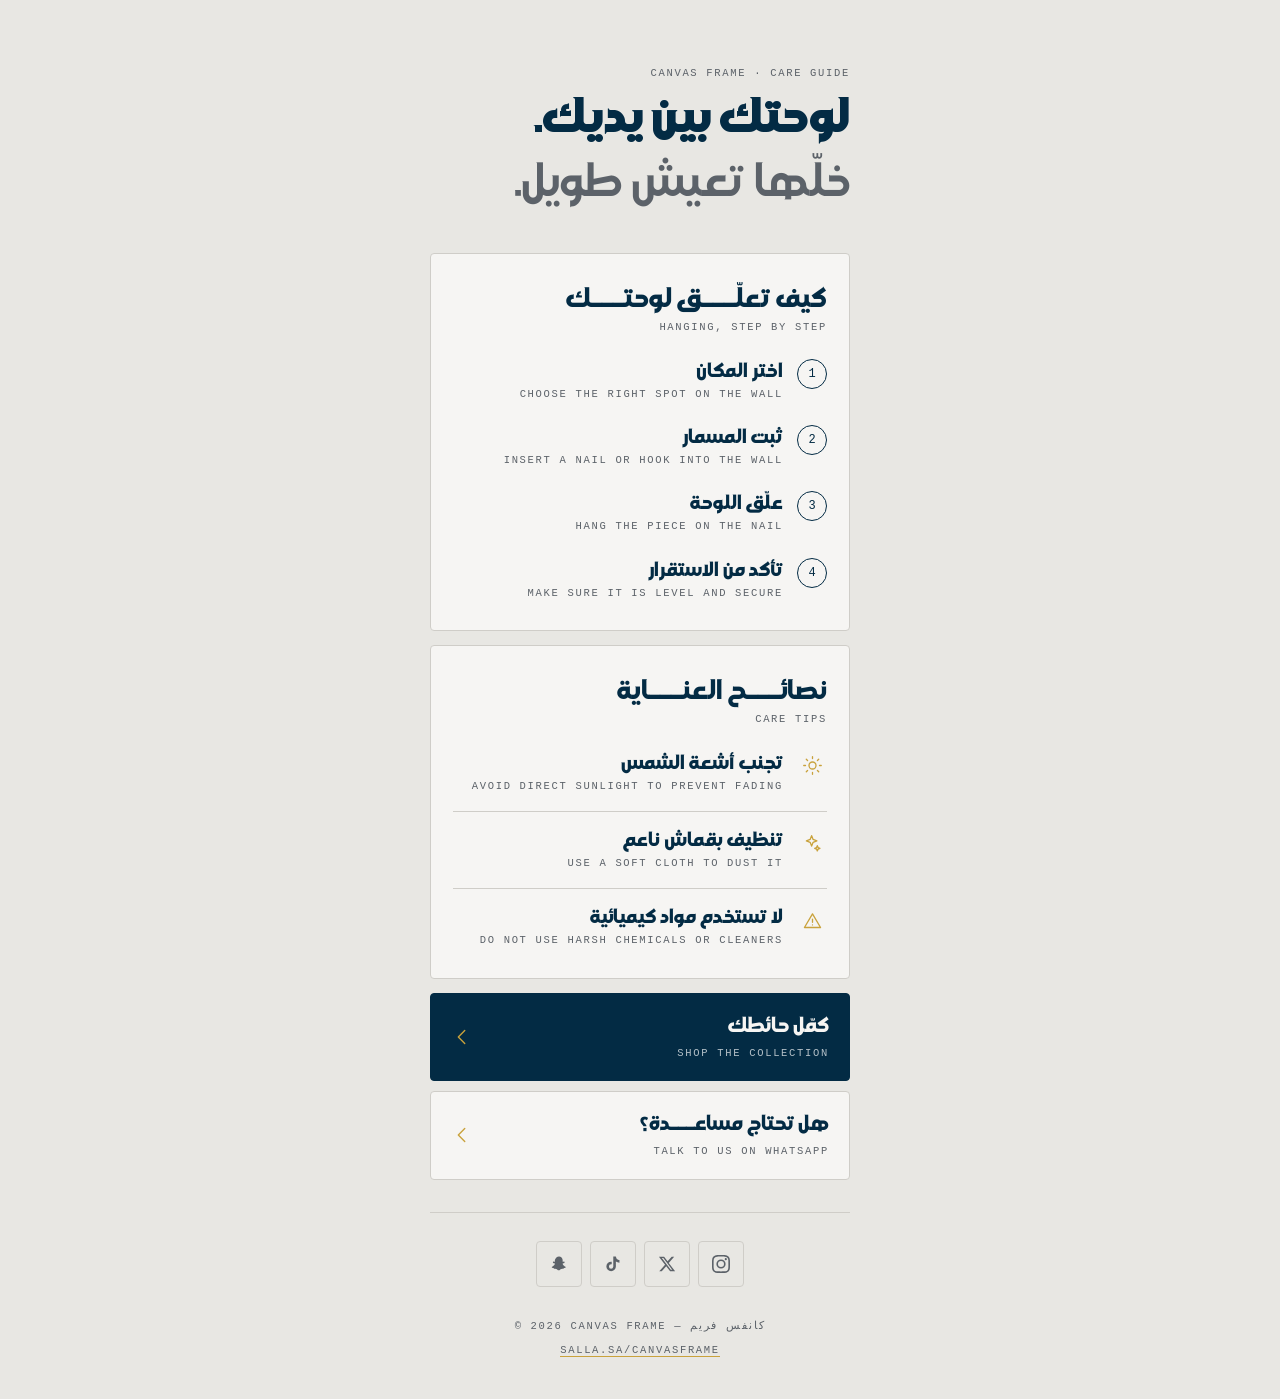
==== commit 56801631: "Put icons on a shared axis and drop the emoji glyphs Buttons were centred flex, so each one placed i" ====
--- a/care.html
+++ b/care.html
@@ -81,7 +81,12 @@
     <span class="stamp">Care tips</span>
 
     <div class="tip">
-      <span class="tip-icon">&#9728;</span>
+      <span class="tip-icon">
+        <svg viewBox="0 0 24 24" aria-hidden="true">
+          <circle cx="12" cy="12" r="4"/>
+          <path d="M12 2v2M12 20v2M4.93 4.93l1.41 1.41M17.66 17.66l1.41 1.41M2 12h2M20 12h2M4.93 19.07l1.41-1.41M17.66 6.34l1.41-1.41"/>
+        </svg>
+      </span>
       <div>
         <p class="tip-title">تجنب أشعة الشمس</p>
         <span class="stamp">Avoid direct sunlight to prevent fading</span>
@@ -89,7 +94,12 @@
     </div>
 
     <div class="tip">
-      <span class="tip-icon">&#10052;</span>
+      <span class="tip-icon">
+        <svg viewBox="0 0 24 24" aria-hidden="true">
+          <path d="M11 3l1.7 4.3L17 9l-4.3 1.7L11 15l-1.7-4.3L5 9l4.3-1.7z"/>
+          <path d="M17.5 14.5l.9 2.1 2.1.9-2.1.9-.9 2.1-.9-2.1-2.1-.9 2.1-.9z"/>
+        </svg>
+      </span>
       <div>
         <p class="tip-title">تنظيف بقماش ناعم</p>
         <span class="stamp">Use a soft cloth to dust it</span>
@@ -97,7 +107,12 @@
     </div>
 
     <div class="tip">
-      <span class="tip-icon">&#9888;</span>
+      <span class="tip-icon">
+        <svg viewBox="0 0 24 24" aria-hidden="true">
+          <path d="M12 4.5L2.8 20h18.4z"/>
+          <path d="M12 10.5v3.5M12 17h.01"/>
+        </svg>
+      </span>
       <div>
         <p class="tip-title">لا تستخدم مواد كيميائية</p>
         <span class="stamp">Do not use harsh chemicals or cleaners</span>
--- a/brand.css
+++ b/brand.css
@@ -37,8 +37,7 @@
   --ink-soft:  #5c6269;
   --rule:      #cfcdc8;
 
-  /* the one action a page wants most — kept off --navy so dark
-     mode can invert the text colour without flipping the surface */
+  /* the one action a page wants most */
   --lead-bg:   #032b44;
   --lead-fg:   #f6f5f3;
   --lead-soft: rgba(255,255,255,.7);
@@ -52,27 +51,15 @@
   --radius:  4px;
 }
 
-@media (prefers-color-scheme: dark) {
-  :root {
-    --paper: #101418; --card: #171c22; --ink: #e8eaec;
-    --ink-soft: #8b939b; --rule: #262d35; --navy: #e8eaec;
-    --lead-bg: #e8eaec; --lead-fg: #101418; --lead-soft: rgba(16,20,24,.62);
-  }
-}
-:root[data-theme="dark"] {
-  --paper: #101418; --card: #171c22; --ink: #e8eaec;
-  --ink-soft: #8b939b; --rule: #262d35; --navy: #e8eaec;
-  --lead-bg: #e8eaec; --lead-fg: #101418; --lead-soft: rgba(16,20,24,.62);
-}
-:root[data-theme="light"] {
-  --paper: #e8e7e3; --card: #f6f5f3; --ink: #14181c;
-  --ink-soft: #5c6269; --rule: #cfcdc8; --navy: #032b44;
-  --lead-bg: #032b44; --lead-fg: #f6f5f3; --lead-soft: rgba(255,255,255,.7);
-}
+/* Light only, on purpose. Following the visitor's OS preference would mean
+   half of them meet a different-looking brand — and these pages are reached
+   by scanning a badge, so first impression is the whole impression. */
 
 * { margin: 0; padding: 0; box-sizing: border-box; }
 
-html { -webkit-text-size-adjust: 100%; }
+/* stops the browser painting scrollbars and form controls dark
+   for visitors whose OS is in dark mode */
+html { -webkit-text-size-adjust: 100%; color-scheme: light; }
 
 body {
   background: var(--paper);
@@ -105,10 +92,12 @@
 .statement { padding: 64px 0 36px; }
 .statement .stamp { display: block; margin-bottom: 14px; }
 
+/* Heavy Arabic needs more leading than Latin: ascenders (ا ل ط ك) and
+   descenders (ج ح خ ع م ي) stack vertically and collide at tight values. */
 h1 {
   font-size: clamp(30px, 9vw, 38px);
   font-weight: 900;
-  line-height: 1.35;
+  line-height: 1.5;
   letter-spacing: -0.01em;
   color: var(--navy);
 }
@@ -116,6 +105,7 @@
 /* second fragment of a two-part headline: the invitation, not the claim */
 h1 span, h1 em {
   display: block;
+  margin-top: 0.18em;
   font-style: normal;
   font-weight: 400;
   color: var(--ink-soft);
@@ -125,7 +115,7 @@
   font-size: 22px;
   font-weight: 700;
   color: var(--navy);
-  line-height: 1.4;
+  line-height: 1.55;
 }
 
 p { font-size: 16px; font-weight: 400; line-height: 1.95; }
@@ -190,6 +180,9 @@
 }
 .step:last-child { margin-bottom: 0; }
 
+/* One 30px icon column for both steps and tips, so the text edge is
+   identical down the whole card. line-height:1 or the mono digit sits
+   low inside the circle. */
 .step-num {
   width: 30px; height: 30px;
   flex-shrink: 0;
@@ -199,11 +192,12 @@
   font-family: var(--mono);
   font-size: 12px;
   font-weight: 500;
+  line-height: 1;
   color: var(--navy);
 }
 
-.step-title { font-size: 16px; font-weight: 700; color: var(--navy); }
-.step .stamp { display: block; margin-top: 1px; }
+.step-title { font-size: 16px; font-weight: 700; color: var(--navy); line-height: 1.5; }
+.step .stamp { display: block; margin-top: 2px; }
 
 /* ── Tip: a flat list, no numbers — order carries no meaning ── */
 .tip {
@@ -216,17 +210,49 @@
 .tip:first-of-type { border-top: 0; padding-top: 0; }
 .tip:last-child { padding-bottom: 0; }
 
-.tip-icon { font-size: 19px; line-height: 1.6; flex-shrink: 0; }
-.tip-title { font-size: 15px; font-weight: 700; color: var(--navy); }
-.tip .stamp { display: block; margin-top: 1px; }
-
-/* ── Buttons ── */
+/* SVG, never emoji: emoji render at a different size, weight and
+   baseline on every platform, so they cannot be aligned. */
+.tip-icon {
+  width: 30px; height: 30px;
+  flex-shrink: 0;
+  display: grid; place-items: center;
+}
+.tip-icon svg {
+  width: 21px; height: 21px;
+  fill: none;
+  stroke: var(--gold);
+  stroke-width: 1.5;
+  stroke-linecap: round;
+  stroke-linejoin: round;
+}
+
+.tip-title { font-size: 16px; font-weight: 700; color: var(--navy); line-height: 1.5; }
+.tip .stamp { display: block; margin-top: 2px; }
+
+/* Latin inside an RTL page: render each run left-to-right so trailing
+   punctuation lands correctly. Inline stamps inherit their position from
+   the parent; the block ones need pushing back to the RTL edge, except in
+   the footer where they are centred grid items. */
+.stamp { direction: ltr; }
+.statement .stamp,
+.card > h2 + .stamp,
+.step .stamp,
+.tip .stamp,
+.action .stamp { text-align: right; }
+
+/* ── Buttons ──
+   Grid, not centred flex. Centring each button independently puts its
+   icon wherever its own label happens to end, so a stack of two lands
+   the icons on two different axes. A fixed icon column gives every
+   button in the stack one shared axis and one shared text edge; the
+   min-height keeps them the same size when one label wraps. */
 .btn {
-  display: flex;
+  display: grid;
+  grid-template-columns: 22px 1fr;
   align-items: center;
-  justify-content: center;
-  gap: 10px;
-  padding: 15px 24px;
+  gap: 12px;
+  min-height: 58px;
+  padding: 11px 18px;
   border: 1px solid var(--navy);
   border-radius: var(--radius);
   background: none;
@@ -234,9 +260,12 @@
   text-decoration: none;
   font-size: 16px;
   font-weight: 700;
+  line-height: 1.5;
+  text-align: right;
   transition: background .18s, color .18s, border-color .18s;
 }
-.btn svg { width: 19px; height: 19px; fill: currentColor; flex-shrink: 0; }
+.btn svg { width: 20px; height: 20px; fill: currentColor; justify-self: center; }
+.btn .stamp { display: block; text-align: right; color: inherit; opacity: .62; margin-top: 1px; }
 .btn:hover, .btn:focus-visible { background: var(--navy); color: var(--paper); }
 .btn:focus-visible { outline: 2px solid var(--gold); outline-offset: 3px; }
 
@@ -290,6 +319,9 @@
   height: 1px;
   background: var(--rule);
 }
+/* SVG, not a ✦ dingbat: the OS swaps that for a colour emoji font and
+   ignores `color`, so the mark came out orange instead of brand gold. */
+.divider svg { width: 9px; height: 9px; fill: var(--gold); display: block; }
 
 @media (prefers-reduced-motion: reduce) {
   * { transition: none !important; animation: none !important; }
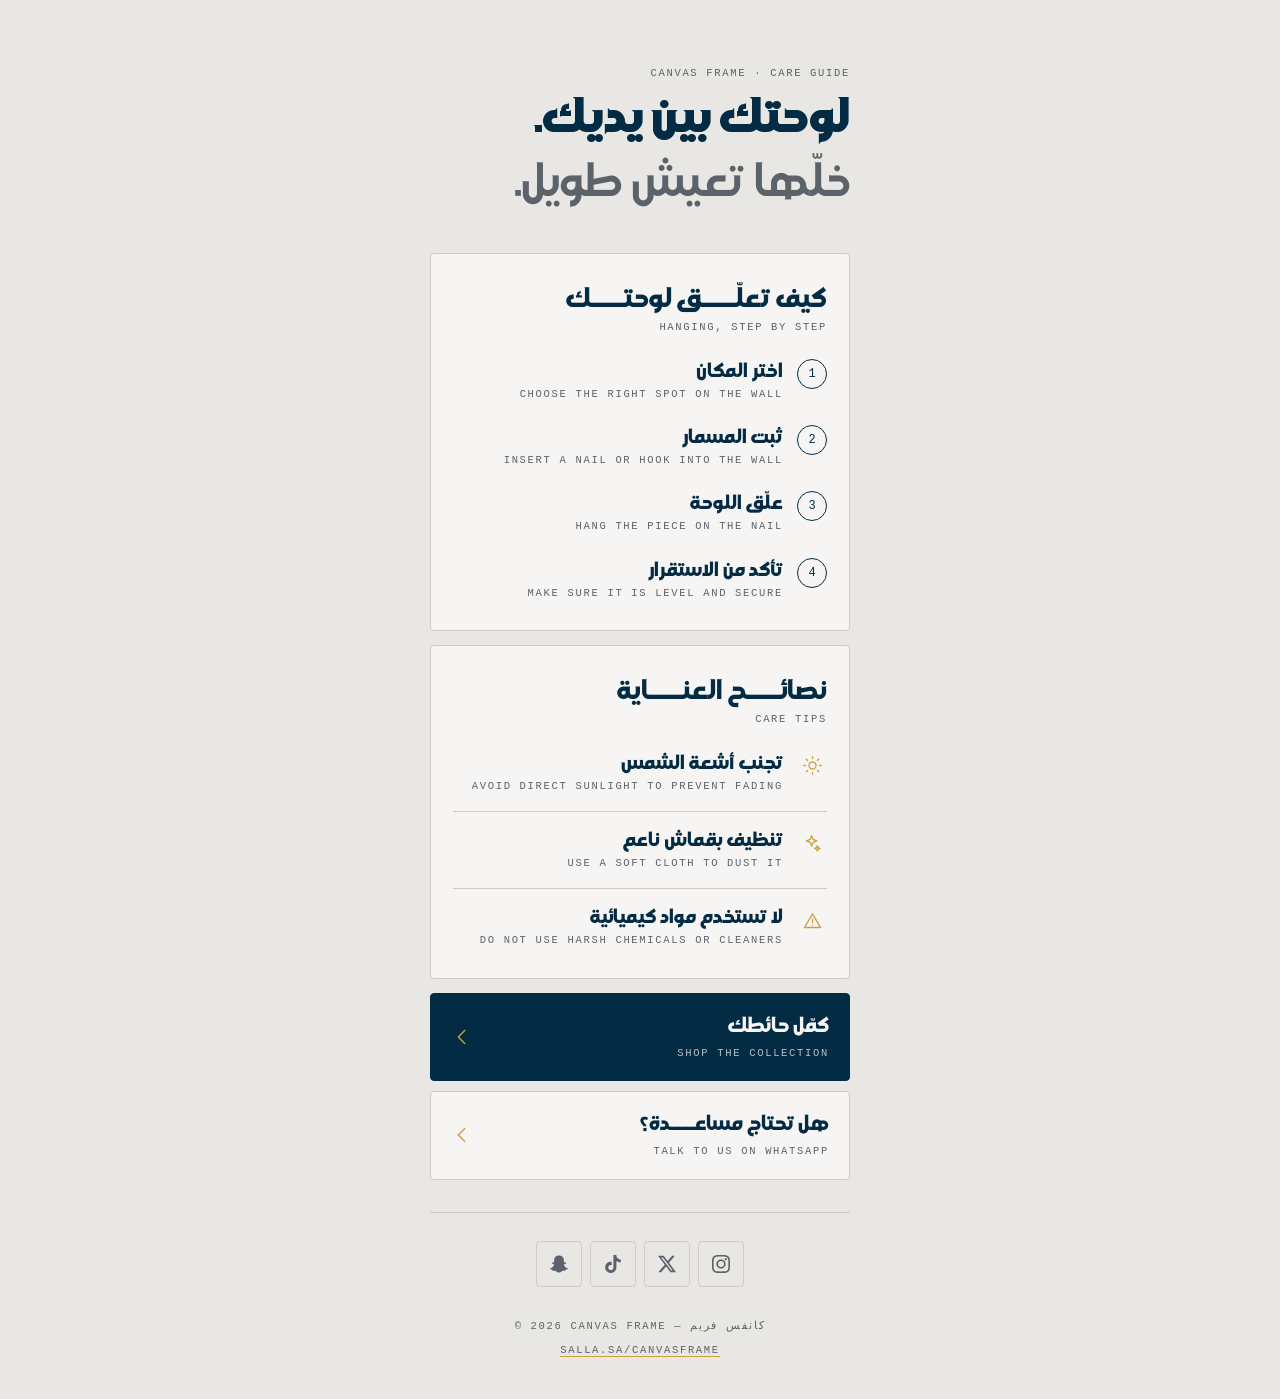
==== commit 8b4fff01: "Replace hand-written brand marks with official paths Instagram, X, TikTok and Snapchat were all appr" ====
--- a/care.html
+++ b/care.html
@@ -23,7 +23,7 @@
 <meta name="twitter:description" content="كيف تعلّق لوحتك وتعتني فيها | How to hang and care for your Canvas Frame piece">
 <meta name="twitter:image" content="https://aboodsu-source.github.io/canvas-frame/logo.svg">
 
-<link rel="stylesheet" href="brand.css">
+<link rel="stylesheet" href="brand.css?v=4">
 </head>
 <body>
 
@@ -82,7 +82,7 @@
 
     <div class="tip">
       <span class="tip-icon">
-        <svg viewBox="0 0 24 24" aria-hidden="true">
+        <svg width="20" height="20" viewBox="0 0 24 24" aria-hidden="true">
           <circle cx="12" cy="12" r="4"/>
           <path d="M12 2v2M12 20v2M4.93 4.93l1.41 1.41M17.66 17.66l1.41 1.41M2 12h2M20 12h2M4.93 19.07l1.41-1.41M17.66 6.34l1.41-1.41"/>
         </svg>
@@ -95,7 +95,7 @@
 
     <div class="tip">
       <span class="tip-icon">
-        <svg viewBox="0 0 24 24" aria-hidden="true">
+        <svg width="20" height="20" viewBox="0 0 24 24" aria-hidden="true">
           <path d="M11 3l1.7 4.3L17 9l-4.3 1.7L11 15l-1.7-4.3L5 9l4.3-1.7z"/>
           <path d="M17.5 14.5l.9 2.1 2.1.9-2.1.9-.9 2.1-.9-2.1-2.1-.9 2.1-.9z"/>
         </svg>
@@ -108,7 +108,7 @@
 
     <div class="tip">
       <span class="tip-icon">
-        <svg viewBox="0 0 24 24" aria-hidden="true">
+        <svg width="20" height="20" viewBox="0 0 24 24" aria-hidden="true">
           <path d="M12 4.5L2.8 20h18.4z"/>
           <path d="M12 10.5v3.5M12 17h.01"/>
         </svg>
@@ -128,7 +128,7 @@
         <span class="action-ar">كمّل حائطك</span>
         <span class="stamp">Shop the collection</span>
       </span>
-      <svg class="arrow" viewBox="0 0 24 24" aria-hidden="true">
+      <svg width="20" height="20" class="arrow" viewBox="0 0 24 24" aria-hidden="true">
         <path d="M15 5l-7 7 7 7" stroke-linecap="round" stroke-linejoin="round"/>
       </svg>
     </a>
@@ -138,7 +138,7 @@
         <span class="action-ar">هل تحتاج مساعـــدة؟</span>
         <span class="stamp">Talk to us on WhatsApp</span>
       </span>
-      <svg class="arrow" viewBox="0 0 24 24" aria-hidden="true">
+      <svg width="20" height="20" class="arrow" viewBox="0 0 24 24" aria-hidden="true">
         <path d="M15 5l-7 7 7 7" stroke-linecap="round" stroke-linejoin="round"/>
       </svg>
     </a>
@@ -147,16 +147,16 @@
 
   <div class="social">
     <a href="https://instagram.com/canvasframe.sa" target="_blank" rel="noopener" aria-label="Instagram">
-      <svg viewBox="0 0 24 24"><path d="M12 2.163c3.204 0 3.584.012 4.85.07 3.252.148 4.771 1.691 4.919 4.919.058 1.265.069 1.645.069 4.849 0 3.205-.012 3.584-.069 4.849-.149 3.225-1.664 4.771-4.919 4.919-1.266.058-1.644.07-4.85.07-3.204 0-3.584-.012-4.849-.07-3.26-.149-4.771-1.699-4.919-4.92-.058-1.265-.07-1.644-.07-4.849 0-3.204.013-3.583.07-4.849.149-3.227 1.664-4.771 4.919-4.919 1.266-.057 1.645-.069 4.849-.069zM12 0C8.741 0 8.333.014 7.053.072 2.695.272.273 2.69.073 7.052.014 8.333 0 8.741 0 12c0 3.259.014 3.668.072 4.948.2 4.358 2.618 6.78 6.98 6.98C8.333 23.986 8.741 24 12 24c3.259 0 3.668-.014 4.948-.072 4.354-.2 6.782-2.618 6.979-6.98.059-1.28.073-1.689.073-4.948 0-3.259-.014-3.667-.072-4.947-.196-4.354-2.617-6.78-6.979-6.98C15.668.014 15.259 0 12 0zm0 5.838a6.162 6.162 0 100 12.324 6.162 6.162 0 000-12.324zM12 16a4 4 0 110-8 4 4 0 010 8zm6.406-11.845a1.44 1.44 0 100 2.881 1.44 1.44 0 000-2.881z"/></svg>
+      <svg width="20" height="20" viewBox="0 0 24 24"><path d="M7.0301.084c-1.2768.0602-2.1487.264-2.911.5634-.7888.3075-1.4575.72-2.1228 1.3877-.6652.6677-1.075 1.3368-1.3802 2.127-.2954.7638-.4956 1.6365-.552 2.914-.0564 1.2775-.0689 1.6882-.0626 4.947.0062 3.2586.0206 3.6671.0825 4.9473.061 1.2765.264 2.1482.5635 2.9107.308.7889.72 1.4573 1.388 2.1228.6679.6655 1.3365 1.0743 2.1285 1.38.7632.295 1.6361.4961 2.9134.552 1.2773.056 1.6884.069 4.9462.0627 3.2578-.0062 3.668-.0207 4.9478-.0814 1.28-.0607 2.147-.2652 2.9098-.5633.7889-.3086 1.4578-.72 2.1228-1.3881.665-.6682 1.0745-1.3378 1.3795-2.1284.2957-.7632.4966-1.636.552-2.9124.056-1.2809.0692-1.6898.063-4.948-.0063-3.2583-.021-3.6668-.0817-4.9465-.0607-1.2797-.264-2.1487-.5633-2.9117-.3084-.7889-.72-1.4568-1.3876-2.1228C21.2982 1.33 20.628.9208 19.8378.6165 19.074.321 18.2017.1197 16.9244.0645 15.6471.0093 15.236-.005 11.977.0014 8.718.0076 8.31.0215 7.0301.0839m.1402 21.6932c-1.17-.0509-1.8053-.2453-2.2287-.408-.5606-.216-.96-.4771-1.3819-.895-.422-.4178-.6811-.8186-.9-1.378-.1644-.4234-.3624-1.058-.4171-2.228-.0595-1.2645-.072-1.6442-.079-4.848-.007-3.2037.0053-3.583.0607-4.848.05-1.169.2456-1.805.408-2.2282.216-.5613.4762-.96.895-1.3816.4188-.4217.8184-.6814 1.3783-.9003.423-.1651 1.0575-.3614 2.227-.4171 1.2655-.06 1.6447-.072 4.848-.079 3.2033-.007 3.5835.005 4.8495.0608 1.169.0508 1.8053.2445 2.228.408.5608.216.96.4754 1.3816.895.4217.4194.6816.8176.9005 1.3787.1653.4217.3617 1.056.4169 2.2263.0602 1.2655.0739 1.645.0796 4.848.0058 3.203-.0055 3.5834-.061 4.848-.051 1.17-.245 1.8055-.408 2.2294-.216.5604-.4763.96-.8954 1.3814-.419.4215-.8181.6811-1.3783.9-.4224.1649-1.0577.3617-2.2262.4174-1.2656.0595-1.6448.072-4.8493.079-3.2045.007-3.5825-.006-4.848-.0608M16.953 5.5864A1.44 1.44 0 1 0 18.39 4.144a1.44 1.44 0 0 0-1.437 1.4424M5.8385 12.012c.0067 3.4032 2.7706 6.1557 6.173 6.1493 3.4026-.0065 6.157-2.7701 6.1506-6.1733-.0065-3.4032-2.771-6.1565-6.174-6.1498-3.403.0067-6.156 2.771-6.1496 6.1738M8 12.0077a4 4 0 1 1 4.008 3.9921A3.9996 3.9996 0 0 1 8 12.0077"/></svg>
     </a>
     <a href="https://x.com/canvasframe_sa" target="_blank" rel="noopener" aria-label="X">
-      <svg viewBox="0 0 24 24"><path d="M18.244 2.25h3.308l-7.227 8.26 8.502 11.24H16.17l-5.214-6.817L4.99 21.75H1.68l7.73-8.835L1.254 2.25H8.08l4.713 6.231zm-1.161 17.52h1.833L7.084 4.126H5.117z"/></svg>
+      <svg width="20" height="20" viewBox="0 0 24 24"><path d="M18.901 1.153h3.68l-8.04 9.19L24 22.846h-7.406l-5.8-7.584-6.638 7.584H.474l8.6-9.83L0 1.154h7.594l5.243 6.932ZM17.61 20.644h2.039L6.486 3.24H4.298Z"/></svg>
     </a>
     <a href="https://www.tiktok.com/@canvasframe_sa" target="_blank" rel="noopener" aria-label="TikTok">
-      <svg viewBox="0 0 24 24"><path d="M19.59 6.69a4.83 4.83 0 01-3.77-4.25V2h-3.45v13.67a2.89 2.89 0 01-2.88 2.5 2.89 2.89 0 01-2.89-2.89 2.89 2.89 0 012.89-2.89c.28 0 .54.04.79.1v-3.5a6.37 6.37 0 00-.79-.05A6.34 6.34 0 003.15 15.2a6.34 6.34 0 006.34 6.34 6.34 6.34 0 006.34-6.34V8.75a8.18 8.18 0 004.76 1.52V6.8a4.84 4.84 0 01-1-.11z"/></svg>
+      <svg width="20" height="20" viewBox="0 0 24 24"><path d="M12.525.02c1.31-.02 2.61-.01 3.91-.02.08 1.53.63 3.09 1.75 4.17 1.12 1.11 2.7 1.62 4.24 1.79v4.03c-1.44-.05-2.89-.35-4.2-.97-.57-.26-1.1-.59-1.62-.93-.01 2.92.01 5.84-.02 8.75-.08 1.4-.54 2.79-1.35 3.94-1.31 1.92-3.58 3.17-5.91 3.21-1.43.08-2.86-.31-4.08-1.03-2.02-1.19-3.44-3.37-3.65-5.71-.02-.5-.03-1-.01-1.49.18-1.9 1.12-3.72 2.58-4.96 1.66-1.44 3.98-2.13 6.15-1.72.02 1.48-.04 2.96-.04 4.44-.99-.32-2.15-.23-3.02.37-.63.41-1.11 1.04-1.36 1.75-.21.51-.15 1.07-.14 1.61.24 1.64 1.82 3.02 3.5 2.87 1.12-.01 2.19-.66 2.77-1.61.19-.33.4-.67.41-1.06.1-1.79.06-3.57.07-5.36.01-4.03-.01-8.05.02-12.07z"/></svg>
     </a>
     <a href="https://www.snapchat.com/add/canvasframe.sa" target="_blank" rel="noopener" aria-label="Snapchat">
-      <svg viewBox="0 0 24 24"><path d="M12.02 2c2.7.01 4.72 2.03 4.83 4.73.03.72.01 1.44.02 2.16 0 .12.04.17.16.19.36.05.7-.02 1.03-.16.5-.21 1.02-.05 1.28.37.26.43.14.96-.3 1.26-.35.24-.75.38-1.15.5-.28.09-.56.17-.8.35-.25.19-.31.4-.19.69.72 1.72 1.93 2.89 3.68 3.5.44.15.55.66.23 1-.15.16-.34.25-.54.32-.5.17-1.02.26-1.55.3-.19.02-.26.1-.29.28-.03.19-.08.38-.14.56-.1.31-.28.42-.6.38-.35-.04-.7-.11-1.05-.13-.94-.06-1.79.16-2.5.81-.29.27-.58.53-.92.73-1.03.6-2.07.6-3.1 0-.35-.2-.65-.47-.95-.75-.7-.63-1.53-.84-2.45-.79-.36.02-.71.09-1.07.13-.32.04-.5-.07-.6-.38-.06-.18-.11-.37-.14-.56-.03-.18-.1-.26-.29-.28-.53-.04-1.05-.13-1.55-.3-.2-.07-.39-.16-.54-.32-.32-.34-.21-.85.23-1 1.75-.61 2.96-1.78 3.68-3.5.12-.29.06-.5-.19-.69-.24-.18-.52-.26-.8-.35-.4-.12-.8-.26-1.15-.5-.44-.3-.56-.83-.3-1.26.26-.42.78-.58 1.28-.37.33.14.67.21 1.03.16.12-.02.16-.07.16-.19.01-.72-.01-1.44.02-2.16C7.28 4.03 9.3 2.01 12.02 2z"/></svg>
+      <svg width="20" height="20" viewBox="0 0 24 24"><path d="M12.206.793c.99 0 4.347.276 5.93 3.821.529 1.193.403 3.219.299 4.847l-.003.06c-.012.18-.022.345-.03.51.075.045.203.09.401.09.3-.016.659-.12 1.033-.301.165-.088.344-.104.464-.104.182 0 .359.029.509.09.45.149.734.479.734.838.015.449-.39.839-1.213 1.168-.089.029-.209.075-.344.119-.45.135-1.139.36-1.333.81-.09.224-.061.524.12.868l.015.015c.06.136 1.526 3.475 4.791 4.014.255.044.435.27.42.509 0 .075-.015.149-.045.225-.24.569-1.273.988-3.146 1.271-.059.091-.12.375-.164.57-.029.179-.074.36-.134.553-.076.271-.27.405-.555.405h-.03c-.135 0-.313-.031-.538-.074-.36-.075-.765-.135-1.273-.135-.3 0-.599.015-.913.074-.6.104-1.123.464-1.723.884-.853.599-1.826 1.288-3.294 1.288-.06 0-.119-.015-.18-.015h-.149c-1.468 0-2.427-.675-3.279-1.288-.599-.42-1.107-.779-1.707-.884-.314-.045-.629-.074-.928-.074-.54 0-.958.089-1.272.149-.211.043-.391.074-.54.074-.374 0-.523-.224-.583-.42-.061-.192-.09-.389-.135-.567-.046-.181-.105-.494-.166-.57-1.918-.222-2.95-.642-3.189-1.226-.031-.063-.052-.15-.055-.225-.015-.243.165-.465.42-.509 3.264-.54 4.73-3.879 4.791-4.02l.016-.029c.18-.345.224-.645.119-.869-.195-.434-.884-.658-1.332-.809-.121-.029-.24-.074-.346-.119-1.107-.435-1.257-.93-1.197-1.273.09-.479.674-.793 1.168-.793.146 0 .27.029.383.074.42.194.789.3 1.104.3.234 0 .384-.06.465-.105l-.046-.569c-.098-1.626-.225-3.651.307-4.837C7.392 1.077 10.739.807 11.727.807l.419-.015h.06z"/></svg>
     </a>
   </div>
 
